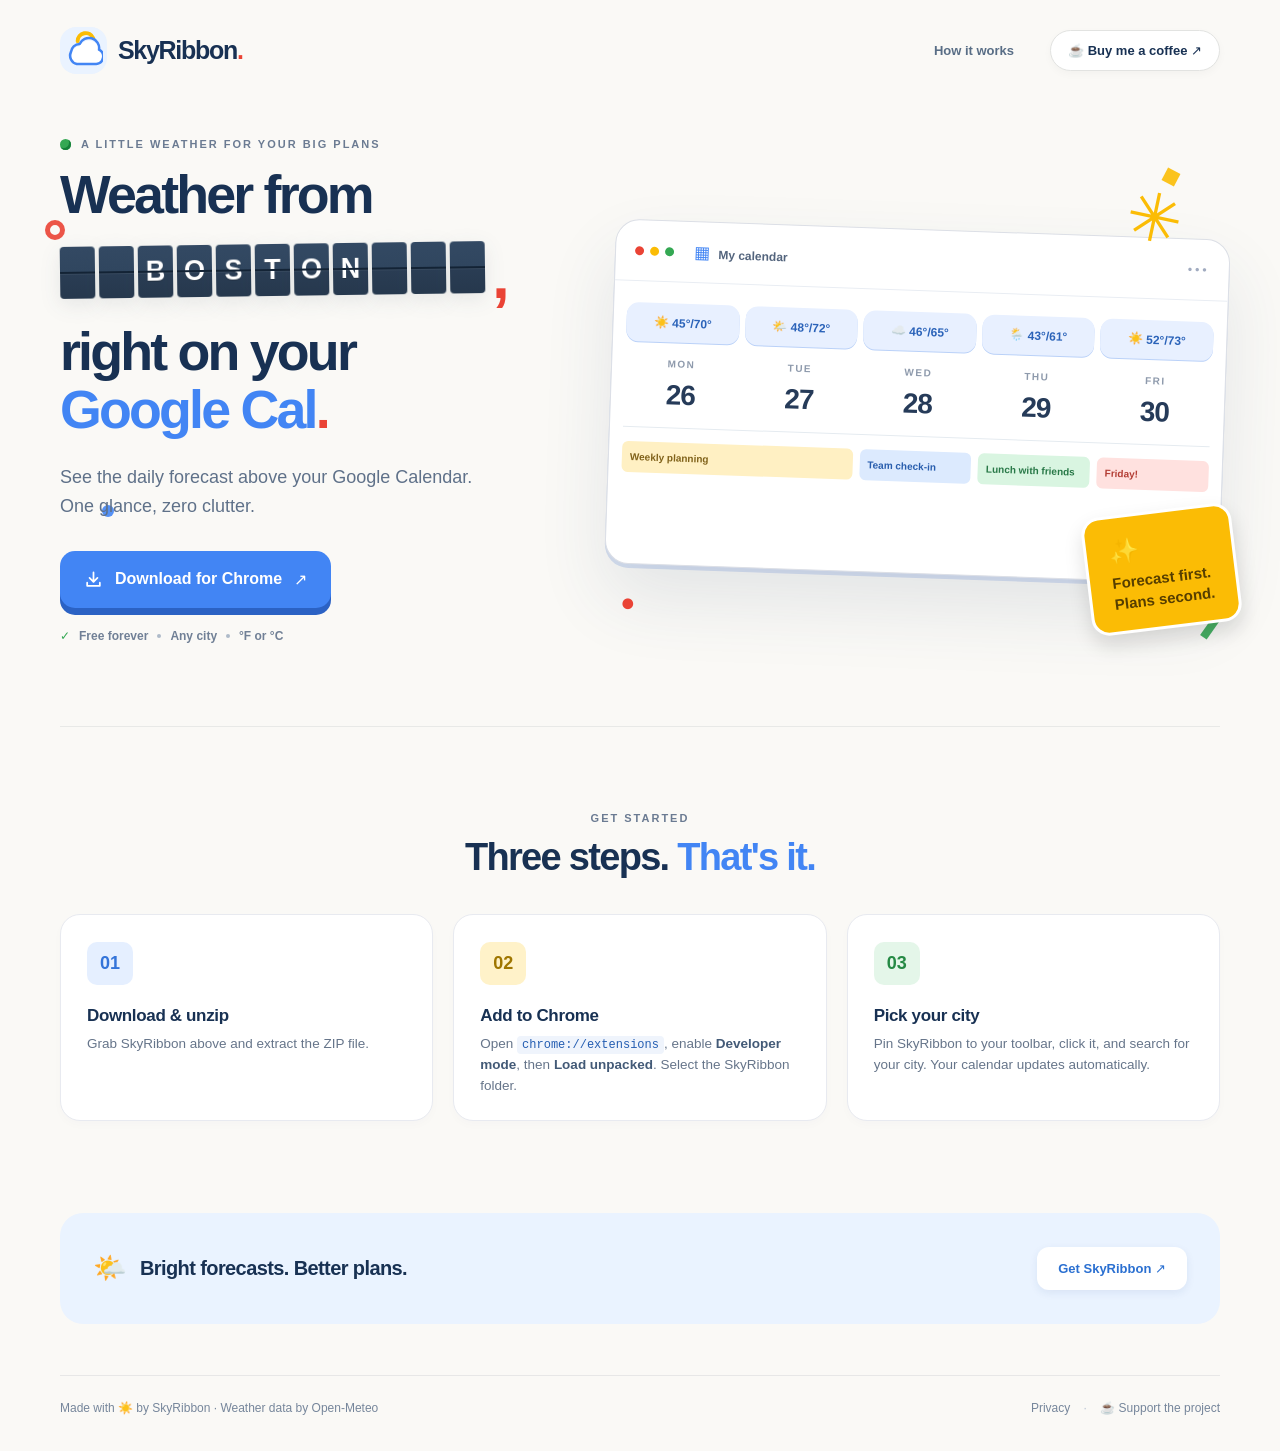
==== index.html @ 6270fc7c "Add files via upload" ====
<!doctype html>
<html lang="en">
<head>
  <meta charset="utf-8">
  <meta name="viewport" content="width=device-width,initial-scale=1">
  <meta name="theme-color" content="#faf9f6">
  <meta name="description" content="SkyRibbon brings the daily weather forecast into Google Calendar, without cluttering your events. Free for Chrome.">
  <meta property="og:title" content="SkyRibbon — Weather, right on your calendar">
  <meta property="og:description" content="Your weather, right above your plans. Free Chrome extension for Google Calendar.">
  <title>SkyRibbon — Weather, right on your calendar</title>
  <link rel="icon" href="favicon.svg" type="image/svg+xml">
  <!-- SkyRibbon styles are embedded to avoid stylesheet loading/caching failures. -->
  <style>
:root{--ink:#183153;--muted:#5f7189;--blue:#4285f4;--red:#ea4335;--yellow:#fbbc05;--green:#34a853;--cream:#faf9f6;--border:#e8e9ea;font-family:Arial,"Helvetica Neue",sans-serif;font-synthesis:none;scroll-behavior:smooth}
*{box-sizing:border-box}body{background:var(--cream);margin:0;color:var(--ink);overflow-x:hidden}a{text-decoration:none;color:inherit}.wrap{width:min(1160px,calc(100% - 64px));margin-inline:auto}.site-header{height:100px;display:flex;align-items:center;justify-content:space-between;position:relative;z-index:2}.logo{display:flex;align-items:center;font-size:25px;font-weight:800;letter-spacing:-1.3px;gap:11px}.logo-art{display:grid;place-items:center;width:47px;height:47px;border-radius:16px;background:#eaf3ff}.logo-art svg{width:38px;height:38px}.logodot{color:var(--red)}nav{display:flex;align-items:center;gap:36px;font-weight:700;font-size:13px}nav>a:first-child{color:#596e86}nav>a:hover{color:var(--blue)}.coffee-link{padding:12px 17px;border:1px solid #e2e3e1;border-radius:999px;background:#fff;color:var(--ink);box-shadow:0 3px 9px #00000008}nav .coffee-link:hover{background:#fff9e8;color:var(--ink)}
.hero{min-height:578px;display:grid;grid-template-columns:47% 53%;align-items:center;gap:5px;position:relative;padding:38px 0 60px}.hero-copy{z-index:1;padding-bottom:23px}.eyebrow{font-size:11px;font-weight:800;letter-spacing:2px;color:#6b7b92;display:flex;align-items:center;gap:10px}.eyebrow-dot{width:11px;height:11px;border-radius:50%;display:inline-block;background:var(--green);box-shadow:inset -2px -2px 0 #148038}.hero h1{font-size:clamp(46px,5.3vw,76px);line-height:1.08;letter-spacing:-3.7px;margin:23px 0 22px;font-weight:800;max-width:570px}.highlight{position:relative;color:var(--blue);white-space:nowrap}.highlight-line{position:absolute;left:0;bottom:-7px;width:98%;height:8px;border-radius:60% 40% 50% 50%;background:var(--yellow);transform:rotate(-1.5deg)}.period{color:var(--red)}.lead{font-size:18px;line-height:1.6;color:var(--muted);max-width:420px;margin:0 0 30px}.download{display:inline-flex;align-items:center;justify-content:center;gap:12px;border-radius:15px;background:var(--blue);color:#fff;padding:19px 24px;font-size:16px;font-weight:800;box-shadow:0 7px 0 #2b62c4;transition:transform .18s,box-shadow .18s}.download:hover{transform:translateY(-2px);box-shadow:0 9px 0 #2b62c4}.download:active{transform:translateY(5px);box-shadow:0 2px 0 #2b62c4}.under-download{display:flex;align-items:center;gap:9px;margin-top:21px;color:#718096;font-size:12px;font-weight:700}.green-tick{color:var(--green);font-weight:900}.tiny-divider{width:4px;height:4px;background:#aebbc9;border-radius:50%}
.hero-art{height:470px;display:flex;align-items:center;justify-content:center;position:relative}.calendar-frame{position:relative;width:100%;max-width:650px;background:white;border:1px solid #dcdfe6;border-radius:24px;box-shadow:0 34px 70px #304a6e1c,0 4px 0 #d6dfef;transform:rotate(2deg);overflow:hidden}.mock-top{display:flex;align-items:center;gap:10px;color:#53647d;border-bottom:1px solid #e9edf3;height:61px;padding:0 19px;font-size:12px;font-weight:800}.mock-dots{display:flex;gap:6px;margin-right:10px}.mock-dots i{display:block;width:9px;height:9px;border-radius:50%;background:#ea4335}.mock-dots i:nth-child(2){background:#fbbc05}.mock-dots i:nth-child(3){background:#34a853}.mini-calendar{margin-right:5px;color:#4285f4;font-size:17px}.mock-menu{margin-left:auto;letter-spacing:3px;color:#a1abc0}.mock-content{padding:21px 13px 27px}.mock-weather,.mock-days{display:grid;grid-template-columns:repeat(5,minmax(0,1fr));gap:6px;text-align:center}.forecast-pill{white-space:nowrap;font-size:12px;font-weight:800;background:#e8f0ff;color:#2b63b9;border-radius:12px;padding:12px 2px;box-shadow:0 1px 0 #bad1f8}.forecast-pill span{vertical-align:middle}.mock-days{margin-top:16px}.mock-days div{display:flex;align-items:center;flex-direction:column;gap:10px;padding:0 0 16px}.mock-days span{font-weight:800;letter-spacing:1.5px;color:#8e9aac;font-size:10px}.mock-days strong{color:#263b59;font-size:28px;letter-spacing:-1px}.events-grid{border-top:1px solid #e5ebf0;display:grid;grid-template-columns:repeat(5,1fr);gap:7px;padding-top:14px;min-height:110px;align-items:start}.event{font-size:10px;font-weight:700;padding:10px 8px;border-radius:6px;white-space:nowrap;overflow:hidden;text-overflow:ellipsis}.event.yellow{background:#fff0c3;color:#80621a;grid-column:span 2}.event.blue{background:#dceafe;color:#285dad}.event.green{background:#d9f5e1;color:#287847}.event.red{background:#ffe1df;color:#b33d34}.mini-sticker{position:absolute;z-index:1;bottom:8px;right:-12px;background:#fbbc05;border:3px solid #fff;border-radius:18px;padding:17px 22px;transform:rotate(-7deg);color:#563e00;font-size:15px;font-weight:800;line-height:1.4;box-shadow:0 10px 20px #1112}.mini-sticker span{display:block;font-size:24px;margin-bottom:3px}.spark{position:absolute;z-index:1}.spark-yellow{right:43px;top:12px;color:var(--yellow);font-size:67px;transform:rotate(12deg)}.spark-red{left:10px;bottom:20px;color:var(--red);font-size:25px}.confetti{position:absolute;pointer-events:none;opacity:.9}.c-red{width:20px;height:20px;border:5px solid var(--red);border-radius:50%;top:220px;left:3.5%}.c-yellow{width:14px;height:14px;background:var(--yellow);transform:rotate(28deg);top:170px;right:8%}.c-blue{width:12px;height:12px;background:var(--blue);border-radius:50%;top:505px;left:8%}.c-green{width:8px;height:30px;background:var(--green);transform:rotate(35deg);top:610px;right:5%}
.install{padding:85px 0 92px;border-top:1px solid #e8e9e7}.install-heading{text-align:center}.install-heading .eyebrow{justify-content:center}.install h2{font-size:38px;letter-spacing:-1.7px;line-height:1.12;margin:12px 0 36px}.install h2 span{color:var(--blue)}.step-grid{display:grid;grid-template-columns:repeat(3,minmax(0,1fr));gap:20px}.step{background:#fff;border:1px solid #e8eaf0;border-radius:20px;padding:27px 26px 23px;min-height:194px;box-shadow:0 4px 10px #1f375405}.step-num{display:inline-flex;border-radius:10px;min-width:46px;min-height:43px;align-items:center;justify-content:center;font-size:18px;font-weight:900}.step-num.blue{background:#e5efff;color:#3474d9}.step-num.yellow{background:#fff2c9;color:#9f7600}.step-num.green{background:#e4f6e9;color:#268a45}.step h3{font-size:17px;letter-spacing:-.35px;margin:21px 0 8px}.step p{color:#66758a;line-height:1.55;margin:0;font-size:13.5px}.step strong{color:#435a77}.step code{background:#eff4fc;padding:2px 5px;border-radius:4px;font-size:12px;color:#255eb2;white-space:nowrap}
.closing{background:#eaf3ff;border-radius:23px;min-height:111px;display:flex;align-items:center;justify-content:space-between;padding:25px 33px;margin-bottom:51px}.closing div{display:flex;align-items:center;gap:13px}.closing div span{font-size:27px}.closing strong{font-size:20px;letter-spacing:-.6px}.closing>a{background:#fff;color:#2b70d1;font-weight:800;padding:14px 21px;border-radius:12px;box-shadow:0 3px 8px #153d8315;font-size:13px}.closing>a:hover{background:#f7faff}footer{border-top:1px solid #e7e7e7;padding:25px 0 36px;display:flex;justify-content:space-between;gap:20px;color:#76869b;font-size:12px}footer a:hover{color:var(--blue)}.foot-sep{margin:0 10px;color:#b8c4d2}
@media(max-width:1100px){.hero h1{font-size:clamp(42px,5.6vw,62px);letter-spacing:-2.8px}.forecast-pill{font-size:10px}.hero{gap:0}.mini-sticker{right:-9px}}
@media(max-width:780px){.wrap{width:min(620px,calc(100% - 38px))}.site-header{height:82px}.logo{font-size:23px}nav{gap:14px}nav>a:first-child{display:none}.coffee-link{font-size:11px;padding:11px 12px}.hero{padding:45px 0 80px;display:flex;flex-direction:column;min-height:0}.hero-copy{text-align:center;padding:0}.eyebrow{justify-content:center}.hero h1{margin:22px auto 17px;font-size:clamp(43px,8.7vw,63px);letter-spacing:-2.3px;max-width:620px}.lead{margin:0 auto 27px;font-size:16px}.under-download{justify-content:center}.hero-art{width:100%;height:350px;margin-top:20px}.calendar-frame{max-width:540px}.spark-yellow{right:8%;top:-7px}.mini-sticker{bottom:0;right:1%;font-size:12px;padding:10px 15px}.mini-sticker span{font-size:20px}.install{padding:64px 0}.step-grid{grid-template-columns:1fr;gap:13px}.step{min-height:0;padding:21px;display:grid;grid-template-columns:50px 1fr;align-items:start;gap:0 16px}.step-num{grid-row:span 2}.step h3{margin:0 0 7px}.step p{grid-column:2}.closing{margin-bottom:35px}.closing strong{font-size:16px}footer{flex-direction:column;align-items:center;text-align:center;gap:11px}}
@media(max-width:480px){.wrap{width:calc(100% - 32px)}.logo-art{width:40px;height:40px}.logo-art svg{width:32px}.logo{gap:6px;font-size:20px}.coffee-link{font-size:0!important;padding:10px 12px}.coffee-link span{font-size:15px}.coffee-link span:last-child{font-size:0}.hero{padding:40px 0 57px}.eyebrow{font-size:9px;letter-spacing:1.2px}.hero h1{font-size:45px;letter-spacing:-2.5px}.hero .highlight{white-space:normal}.lead{font-size:15px}.download{font-size:15px;padding:17px 21px}.hero-art{height:270px}.calendar-frame{border-radius:15px}.mock-top{height:46px;padding:0 11px}.mock-content{padding:13px 6px 16px}.mock-weather,.mock-days{gap:3px}.forecast-pill{font-size:8px;letter-spacing:-.2px;padding:10px 0;border-radius:6px}.mock-days{margin-top:12px}.mock-days div{gap:6px;padding-bottom:8px}.mock-days span{font-size:8px}.mock-days strong{font-size:22px}.events-grid{padding-top:9px;gap:3px;min-height:75px}.event{font-size:6.8px;padding:6px 2px}.mini-sticker{bottom:4px;right:-3px;font-size:9px;padding:6px 10px;border-radius:9px}.mini-sticker span{font-size:14px}.spark-yellow{font-size:34px;top:-5px}.install{padding:44px 0}.install h2{font-size:31px}.closing{padding:18px 15px;min-height:94px;gap:10px}.closing div{gap:6px}.closing div span{font-size:21px}.closing strong{font-size:13px;line-height:1.3}.closing>a{font-size:11px;padding:11px 9px;white-space:nowrap}}
@media(prefers-reduced-motion:reduce){:root{scroll-behavior:auto}.download{transition:none}}
@media(max-width:480px){.c-yellow,.c-red{display:none}}

  
/* SkyRibbon departure-board headline — smoother split-flap animation, no libraries. */
.hero h1.flip-heading{font-size:clamp(38px,4.2vw,60px);line-height:1.07;letter-spacing:-2.8px;margin:16px 0 25px;font-weight:800;max-width:620px}
.flip-heading-intro,.flip-heading-outro{display:block}
.flip-heading-outro{margin-top:13px;max-width:570px}
.calendar-accent{color:#4285f4;white-space:nowrap}
.flip-board-holder{position:relative;display:inline-block;max-width:100%;margin:20px 0 4px;vertical-align:middle}
.city-comma{position:absolute;right:-22px;bottom:4px;color:#ea4335;font-size:clamp(44px,5vw,70px);line-height:.8}
.departure-board{--tile-w:35px;--tile-h:52px;--tile-gap:4px;display:inline-flex;align-items:center;white-space:nowrap;transform:rotate(-.8deg);line-height:1;letter-spacing:0;padding:0;background:transparent;border:0;box-shadow:none}
.departure-letters{display:flex;gap:var(--tile-gap);isolation:isolate}
.flap-letter{width:var(--tile-w);height:var(--tile-h);position:relative;display:inline-block;flex:none;perspective:700px;color:#fff;font-family:Arial,Helvetica,sans-serif;font-size:27px;font-weight:800;letter-spacing:0;text-shadow:0 1px 0 #0003;filter:drop-shadow(0 6px 10px #23364c18)}
.flap-half{position:absolute;left:0;width:100%;height:50%;overflow:hidden;backface-visibility:hidden;-webkit-backface-visibility:hidden;will-change:transform}
.flap-half.top{top:0;border-radius:4px 4px 1px 1px;background:linear-gradient(180deg,#334963 0%,#30465f 100%);border-bottom:1px solid #233349}
.flap-half.bottom{bottom:0;border-radius:1px 1px 4px 4px;background:linear-gradient(180deg,#2a3d54 0%,#26384d 100%)}
.flap-glyph{position:absolute;left:0;width:100%;height:200%;display:flex;justify-content:center;align-items:center;line-height:1;white-space:pre}
.flap-half.top .flap-glyph{top:0}
.flap-half.bottom .flap-glyph{bottom:0}
.flap-letter::after{content:"";position:absolute;z-index:7;left:0;right:0;top:calc(50% - 1px);height:2px;background:#132335;box-shadow:0 1px #ffffff10;pointer-events:none}
.flap-letter .flap-top-turn,.flap-letter .flap-bottom-turn{opacity:0;z-index:6;transform-style:preserve-3d}
.flap-letter .flap-top-turn{transform-origin:bottom center}
.flap-letter .flap-bottom-turn{transform-origin:top center;transform:rotateX(90deg)}
.flap-letter.flipping .flap-top-turn{opacity:1;animation:dcw-topflip 170ms cubic-bezier(.45,.05,.7,.95) forwards}
.flap-letter.flipping .flap-bottom-turn{opacity:1;animation:dcw-bottomflip 190ms cubic-bezier(.18,.72,.2,1) 170ms forwards}
@keyframes dcw-topflip{from{transform:rotateX(0)}to{transform:rotateX(-90deg)}}
@keyframes dcw-bottomflip{from{transform:rotateX(90deg)}to{transform:rotateX(0)}}
@media(max-width:1160px){.departure-board{--tile-w:clamp(26px,2.8vw,35px);--tile-h:48px;--tile-gap:3px}.flap-letter{font-size:24px}.hero h1.flip-heading{font-size:clamp(38px,4vw,56px)}}
@media(max-width:780px){.hero h1.flip-heading{font-size:clamp(39px,7.2vw,56px);letter-spacing:-2px;max-width:610px}.flip-heading-outro{margin-top:18px}.flip-board-holder{margin-top:22px}.departure-board{--tile-w:clamp(25px,4.6vw,37px);--tile-h:49px;--tile-gap:3px}.flap-letter{font-size:25px}.city-comma{right:-18px;bottom:1px}}
@media(max-width:480px){.hero h1.flip-heading{font-size:clamp(34px,9.1vw,44px);line-height:1.12;letter-spacing:-1.7px;margin:19px 0 21px}.flip-board-holder{margin:22px 4px 4px 0}.departure-board{--tile-w:clamp(21px,6.15vw,28px);--tile-h:42px;--tile-gap:2px}.flap-letter{font-size:20px}.flip-heading-outro{margin-top:16px}.city-comma{font-size:40px;right:-12px;bottom:4px}}
@media(max-width:355px){.departure-board{--tile-w:20px;--tile-h:38px;--tile-gap:2px}.flap-letter{font-size:18px}.hero h1.flip-heading{font-size:34px}}
@media(prefers-reduced-motion:reduce){.flap-letter.flipping .flap-top-turn,.flap-letter.flipping .flap-bottom-turn{animation:none;display:none}.departure-board{transform:none}}

  </style>
</head>
<body>
  <div class="confetti c-red" aria-hidden="true"></div><div class="confetti c-yellow" aria-hidden="true"></div>
  <div class="confetti c-blue" aria-hidden="true"></div><div class="confetti c-green" aria-hidden="true"></div>
  <header class="site-header wrap">
    <a class="logo" href="#top" aria-label="SkyRibbon home"><span class="logo-art" aria-hidden="true"><svg viewBox="0 0 45 45" fill="none"><path d="M8 28a10 10 0 0 1 9-9.9A12.8 12.8 0 0 1 41 23a9.1 9.1 0 0 1-3.9 17H14a10.6 10.6 0 0 1-6-12Z" fill="#fff"/><path d="M15 12a9.5 9.5 0 0 1 18.3-3.6" stroke="#FBBC05" stroke-width="4.6" stroke-linecap="round"/><path d="M7 25c.6-5.5 4.8-9.5 10.4-9.5a12 12 0 0 1 22.9 6.5A9 9 0 0 1 37 39H14a10 10 0 0 1-7-14Z" stroke="#4285F4" stroke-width="3" stroke-linejoin="round"/></svg></span><span>SkyRibbon<span class="logodot">.</span></span></a>
    <nav aria-label="Main navigation"><a href="#install">How it works</a><a class="coffee-link" href="https://buymeacoffee.com/jackanooga" target="_blank" rel="noopener noreferrer"><span aria-hidden="true">☕</span> Buy me a coffee <span aria-hidden="true">↗</span></a></nav>
  </header>
  <main id="top">
    <section class="hero wrap">
      <div class="hero-copy">
        <div class="eyebrow"><span class="eyebrow-dot"></span> A LITTLE WEATHER FOR YOUR BIG PLANS</div>
        <h1 class="flip-heading">
          <span class="flip-heading-intro">Weather from</span>
          <span class="flip-board-holder">
            <span class="departure-board" id="departure-board" role="img" aria-label="Boston" aria-roledescription="rotating city display">
              <span class="departure-letters" id="departure-letters" aria-hidden="true"></span>
            </span>
            <span class="city-comma" aria-hidden="true">,</span>
          </span>
          <span class="flip-heading-outro">right on your <span class="calendar-accent">Google Cal<span class="period">.</span></span></span>
        </h1>
        <p class="lead">See the daily forecast above your Google Calendar. One glance, zero clutter.</p>
        <a class="download" href="SkyRibbon_Extension.zip" download="SkyRibbon_Extension.zip"><svg viewBox="0 0 24 24" width="19" height="19" fill="none" stroke="currentColor" stroke-width="2.2" stroke-linecap="round" stroke-linejoin="round" aria-hidden="true"><path d="M12 3v12m-5-5 5 5 5-5M4 16v4h16v-4"/></svg> Download for Chrome <span aria-hidden="true">↗</span></a>
        <div class="under-download"><span class="green-tick" aria-hidden="true">✓</span> Free forever <span class="tiny-divider"></span> Any city <span class="tiny-divider"></span> °F or °C</div>
      </div>
      <div class="hero-art" aria-label="Illustration of SkyRibbon's forecast displayed above calendar days">
        <span class="spark spark-yellow" aria-hidden="true">✳</span><span class="spark spark-red" aria-hidden="true">●</span>
        <div class="calendar-frame">
          <div class="mock-top"><div class="mock-dots" aria-hidden="true"><i></i><i></i><i></i></div><span><span class="mini-calendar">▦</span> My calendar</span><span class="mock-menu" aria-hidden="true">•••</span></div>
          <div class="mock-content"><div class="mock-weather">
            <div class="forecast-pill">☀️ <span>45°/70°</span></div><div class="forecast-pill">🌤️ <span>48°/72°</span></div><div class="forecast-pill">☁️ <span>46°/65°</span></div><div class="forecast-pill">🌦️ <span>43°/61°</span></div><div class="forecast-pill">☀️ <span>52°/73°</span></div>
          </div><div class="mock-days"><div><span>MON</span><strong>26</strong></div><div><span>TUE</span><strong>27</strong></div><div><span>WED</span><strong>28</strong></div><div><span>THU</span><strong>29</strong></div><div><span>FRI</span><strong>30</strong></div></div>
          <div class="events-grid" aria-hidden="true"><span class="event yellow">Weekly planning</span><span class="event blue">Team check-in</span><span class="event green">Lunch with friends</span><span class="event red">Friday!</span></div>
          </div>
        </div>
        <div class="mini-sticker"><span>✨</span> Forecast first.<br>Plans second.</div>
      </div>
    </section>
    <section id="install" class="install wrap" aria-labelledby="install-title">
      <div class="install-heading"><span class="eyebrow">GET STARTED</span><h2 id="install-title">Three steps. <span>That's it.</span></h2></div>
      <div class="step-grid">
        <div class="step"><span class="step-num blue">01</span><h3>Download & unzip</h3><p>Grab SkyRibbon above and extract the ZIP file.</p></div>
        <div class="step"><span class="step-num yellow">02</span><h3>Add to Chrome</h3><p>Open <code>chrome://extensions</code>, enable <strong>Developer mode</strong>, then <strong>Load unpacked</strong>. Select the SkyRibbon folder.</p></div>
        <div class="step"><span class="step-num green">03</span><h3>Pick your city</h3><p>Pin SkyRibbon to your toolbar, click it, and search for your city. Your calendar updates automatically.</p></div>
      </div>
    </section>
    <section class="closing wrap"><div><span aria-hidden="true">🌤️</span><strong>Bright forecasts. Better plans.</strong></div><a href="SkyRibbon_Extension.zip" download="SkyRibbon_Extension.zip">Get SkyRibbon <span aria-hidden="true">↗</span></a></section>
  </main>
  <footer class="wrap"><span>Made with ☀️ by SkyRibbon · Weather data by <a href="https://open-meteo.com/" target="_blank" rel="noopener noreferrer">Open-Meteo</a></span><span><a href="privacy.html">Privacy</a> <span class="foot-sep">·</span> <a href="https://buymeacoffee.com/jackanooga" target="_blank" rel="noopener noreferrer">☕ Support the project</a></span></footer>

<script>
(() => {
  'use strict';
  const board = document.getElementById('departure-board');
  const holder = document.getElementById('departure-letters');
  if (!board || !holder) return;

  const cityNames = [
    'BOSTON','NEW YORK','HOUSTON','DENVER','CHICAGO','ATLANTA',
    'MIAMI','NASHVILLE','SEATTLE','PORTLAND','LOS ANGELES','CHARLOTTE'
  ];
  const slots = 11;
  const motionReduced = window.matchMedia('(prefers-reduced-motion: reduce)');
  const TOP_MS = 170;
  const BOTTOM_MS = 190;
  const STAGGER_MS = 24;
  const PAUSE_MS = 3800;
  let current = 'BOSTON';
  let nextTimer = null;
  let animating = false;
  let previousIndex = 0;
  const entries = [];

  const fill = (text) => {
    const leading = Math.floor((slots - text.length) / 2);
    return ' '.repeat(Math.max(0, leading)) + text + ' '.repeat(Math.max(0, slots - text.length - leading));
  };

  const half = (part, cls, letter) => {
    const el = document.createElement('span');
    el.className = `flap-half ${part} ${cls}`;
    const glyph = document.createElement('span');
    glyph.className = 'flap-glyph';
    glyph.textContent = letter === ' ' ? ' ' : letter;
    el.append(glyph);
    return { el, glyph };
  };

  for (let i = 0; i < slots; i++) {
    const tile = document.createElement('span');
    tile.className = 'flap-letter';
    const t = half('top','flap-static-top',' ');
    const b = half('bottom','flap-static-bottom',' ');
    const ft = half('top','flap-top-turn',' ');
    const fb = half('bottom','flap-bottom-turn',' ');
    tile.append(t.el, b.el, ft.el, fb.el);
    holder.append(tile);
    entries.push({ tile, t: t.glyph, b: b.glyph, ft: ft.glyph, fb: fb.glyph, swapTimer: null, doneTimer: null, startTimer: null });
  }

  const glyph = (node, value) => { node.textContent = value === ' ' ? ' ' : value; };

  function installStatic(name) {
    const padded = fill(name);
    entries.forEach((e, i) => {
      e.tile.classList.remove('flipping');
      glyph(e.t, padded[i]);
      glyph(e.b, padded[i]);
      glyph(e.ft, padded[i]);
      glyph(e.fb, padded[i]);
      clearTimeout(e.swapTimer);
      clearTimeout(e.doneTimer);
      clearTimeout(e.startTimer);
    });
    board.setAttribute('aria-label', name);
  }

  installStatic(current);

  function setCity(name) {
    if (animating || document.hidden || motionReduced.matches) return;
    animating = true;
    const prev = fill(current);
    const dest = fill(name);
    let maxDelay = 0;

    entries.forEach((e, i) => {
      if (prev[i] === dest[i]) return;
      const delay = i * STAGGER_MS;
      maxDelay = Math.max(maxDelay, delay);

      // Keep both static halves on the old character until the top flap finishes.
      glyph(e.t, prev[i]);
      glyph(e.b, prev[i]);
      glyph(e.ft, prev[i]);
      glyph(e.fb, dest[i]);

      e.startTimer = setTimeout(() => {
        e.tile.classList.add('flipping');
      }, delay);

      e.swapTimer = setTimeout(() => {
        glyph(e.t, dest[i]);
        glyph(e.b, dest[i]);
      }, delay + TOP_MS);

      e.doneTimer = setTimeout(() => {
        e.tile.classList.remove('flipping');
        glyph(e.ft, dest[i]);
        glyph(e.fb, dest[i]);
      }, delay + TOP_MS + BOTTOM_MS + 10);
    });

    window.setTimeout(() => {
      current = name;
      installStatic(name);
      animating = false;
      schedule();
    }, maxDelay + TOP_MS + BOTTOM_MS + 40);
  }

  function schedule() {
    clearTimeout(nextTimer);
    if (document.hidden || motionReduced.matches) return;
    nextTimer = setTimeout(() => {
      let choice;
      do { choice = Math.floor(Math.random() * cityNames.length); } while (choice === previousIndex);
      previousIndex = choice;
      setCity(cityNames[choice]);
    }, PAUSE_MS);
  }

  document.addEventListener('visibilitychange', () => {
    if (!document.hidden) {
      if (animating) return;
      schedule();
    } else {
      clearTimeout(nextTimer);
    }
  });

  motionReduced.addEventListener?.('change', () => {
    if (motionReduced.matches) {
      clearTimeout(nextTimer);
      installStatic(current);
    } else {
      schedule();
    }
  });

  schedule();
})();
</script>
</body>
</html>
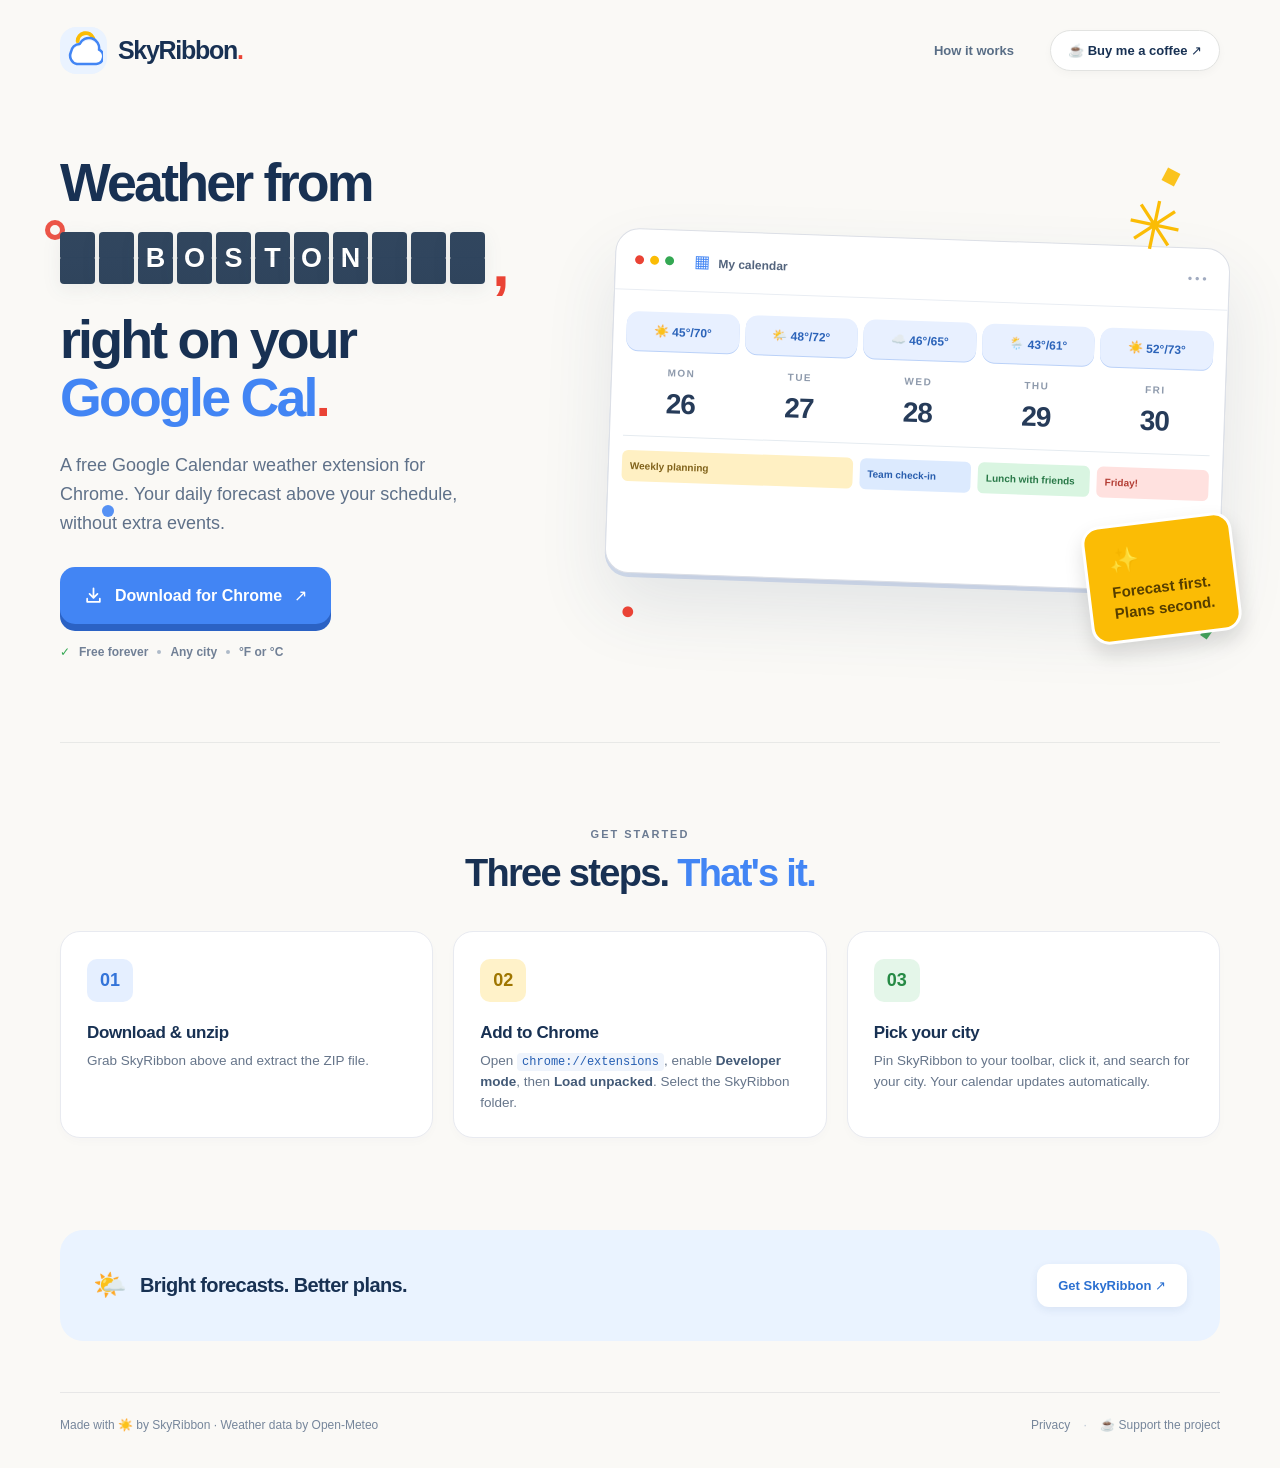
==== commit 05d47192: "Add files via upload" ====
--- a/index.html
+++ b/index.html
@@ -4,11 +4,30 @@
   <meta charset="utf-8">
   <meta name="viewport" content="width=device-width,initial-scale=1">
   <meta name="theme-color" content="#faf9f6">
-  <meta name="description" content="SkyRibbon brings the daily weather forecast into Google Calendar, without cluttering your events. Free for Chrome.">
-  <meta property="og:title" content="SkyRibbon — Weather, right on your calendar">
-  <meta property="og:description" content="Your weather, right above your plans. Free Chrome extension for Google Calendar.">
-  <title>SkyRibbon — Weather, right on your calendar</title>
+  <meta name="description" content="SkyRibbon is a free Google Calendar weather extension for Chrome. See daily forecasts for any city above your calendar without adding events.">
+  <meta property="og:title" content="SkyRibbon — Free Google Calendar Weather Extension">
+  <meta property="og:description" content="Daily weather above your Google Calendar. Free for Chrome, with any city and °F or °C. No extra calendar events.">
+  <title>SkyRibbon — Free Google Calendar Weather Extension for Chrome</title>
   <link rel="icon" href="favicon.svg" type="image/svg+xml">
+  <link rel="canonical" href="https://skyribbon.xyz/">
+  <meta name="robots" content="index,follow">
+  <meta property="og:type" content="website">
+  <meta property="og:url" content="https://skyribbon.xyz/">
+  <meta name="twitter:card" content="summary">
+  <meta name="twitter:title" content="SkyRibbon — Free Google Calendar Weather Extension">
+  <meta name="twitter:description" content="See your daily weather above Google Calendar. Free for Chrome, any city, zero event clutter.">
+  <script type="application/ld+json">
+  {
+    "@context": "https://schema.org",
+    "@type": "SoftwareApplication",
+    "name": "SkyRibbon",
+    "url": "https://skyribbon.xyz/",
+    "description": "A free Chrome extension that displays daily weather forecasts above Google Calendar without creating calendar events.",
+    "applicationCategory": "BrowserApplication",
+    "operatingSystem": "Google Chrome",
+    "offers": {"@type": "Offer", "price": "0", "priceCurrency": "USD"}
+  }
+  </script>
   <!-- SkyRibbon styles are embedded to avoid stylesheet loading/caching failures. -->
   <style>
 :root{--ink:#183153;--muted:#5f7189;--blue:#4285f4;--red:#ea4335;--yellow:#fbbc05;--green:#34a853;--cream:#faf9f6;--border:#e8e9ea;font-family:Arial,"Helvetica Neue",sans-serif;font-synthesis:none;scroll-behavior:smooth}
@@ -31,23 +50,23 @@
 .calendar-accent{color:#4285f4;white-space:nowrap}
 .flip-board-holder{position:relative;display:inline-block;max-width:100%;margin:20px 0 4px;vertical-align:middle}
 .city-comma{position:absolute;right:-22px;bottom:4px;color:#ea4335;font-size:clamp(44px,5vw,70px);line-height:.8}
-.departure-board{--tile-w:35px;--tile-h:52px;--tile-gap:4px;display:inline-flex;align-items:center;white-space:nowrap;transform:rotate(-.8deg);line-height:1;letter-spacing:0;padding:0;background:transparent;border:0;box-shadow:none}
+.departure-board{--tile-w:35px;--tile-h:52px;--tile-gap:4px;display:inline-flex;align-items:center;white-space:nowrap;transform:none;line-height:1;letter-spacing:0;padding:0;background:transparent;border:0;box-shadow:none}
 .departure-letters{display:flex;gap:var(--tile-gap);isolation:isolate}
-.flap-letter{width:var(--tile-w);height:var(--tile-h);position:relative;display:inline-block;flex:none;perspective:700px;color:#fff;font-family:Arial,Helvetica,sans-serif;font-size:27px;font-weight:800;letter-spacing:0;text-shadow:0 1px 0 #0003;filter:drop-shadow(0 6px 10px #23364c18)}
+.flap-letter{width:var(--tile-w);height:var(--tile-h);position:relative;display:inline-block;flex:none;perspective:700px;color:#fff;font-family:Arial,Helvetica,sans-serif;font-size:27px;font-weight:800;letter-spacing:0;text-shadow:0 1px 0 #0002;filter:drop-shadow(0 5px 9px #23364c12)}
 .flap-half{position:absolute;left:0;width:100%;height:50%;overflow:hidden;backface-visibility:hidden;-webkit-backface-visibility:hidden;will-change:transform}
-.flap-half.top{top:0;border-radius:4px 4px 1px 1px;background:linear-gradient(180deg,#334963 0%,#30465f 100%);border-bottom:1px solid #233349}
-.flap-half.bottom{bottom:0;border-radius:1px 1px 4px 4px;background:linear-gradient(180deg,#2a3d54 0%,#26384d 100%)}
+.flap-half.top{top:0;border-radius:4px 4px 1px 1px;background:linear-gradient(180deg,#31465e 0%,#30455e 100%);border-bottom:0}
+.flap-half.bottom{bottom:0;border-radius:1px 1px 4px 4px;background:linear-gradient(180deg,#30455e 0%,#2f445c 100%)}
 .flap-glyph{position:absolute;left:0;width:100%;height:200%;display:flex;justify-content:center;align-items:center;line-height:1;white-space:pre}
 .flap-half.top .flap-glyph{top:0}
 .flap-half.bottom .flap-glyph{bottom:0}
-.flap-letter::after{content:"";position:absolute;z-index:7;left:0;right:0;top:calc(50% - 1px);height:2px;background:#132335;box-shadow:0 1px #ffffff10;pointer-events:none}
+.flap-letter::after{content:"";position:absolute;z-index:7;left:3px;right:3px;top:calc(50% - .5px);height:1px;background:rgba(19,35,53,.035);pointer-events:none}
 .flap-letter .flap-top-turn,.flap-letter .flap-bottom-turn{opacity:0;z-index:6;transform-style:preserve-3d}
 .flap-letter .flap-top-turn{transform-origin:bottom center}
 .flap-letter .flap-bottom-turn{transform-origin:top center;transform:rotateX(90deg)}
-.flap-letter.flipping .flap-top-turn{opacity:1;animation:dcw-topflip 170ms cubic-bezier(.45,.05,.7,.95) forwards}
-.flap-letter.flipping .flap-bottom-turn{opacity:1;animation:dcw-bottomflip 190ms cubic-bezier(.18,.72,.2,1) 170ms forwards}
+.flap-letter.flipping .flap-top-turn{opacity:1;animation:dcw-topflip 128ms cubic-bezier(.44,.04,.64,.94) forwards}
+.flap-letter.flipping .flap-bottom-turn{opacity:1;animation:dcw-bottomflip 195ms cubic-bezier(.17,.78,.18,1) 128ms forwards}
 @keyframes dcw-topflip{from{transform:rotateX(0)}to{transform:rotateX(-90deg)}}
-@keyframes dcw-bottomflip{from{transform:rotateX(90deg)}to{transform:rotateX(0)}}
+@keyframes dcw-bottomflip{0%{transform:rotateX(90deg)}72%{transform:rotateX(-5deg)}100%{transform:rotateX(0)}}
 @media(max-width:1160px){.departure-board{--tile-w:clamp(26px,2.8vw,35px);--tile-h:48px;--tile-gap:3px}.flap-letter{font-size:24px}.hero h1.flip-heading{font-size:clamp(38px,4vw,56px)}}
 @media(max-width:780px){.hero h1.flip-heading{font-size:clamp(39px,7.2vw,56px);letter-spacing:-2px;max-width:610px}.flip-heading-outro{margin-top:18px}.flip-board-holder{margin-top:22px}.departure-board{--tile-w:clamp(25px,4.6vw,37px);--tile-h:49px;--tile-gap:3px}.flap-letter{font-size:25px}.city-comma{right:-18px;bottom:1px}}
 @media(max-width:480px){.hero h1.flip-heading{font-size:clamp(34px,9.1vw,44px);line-height:1.12;letter-spacing:-1.7px;margin:19px 0 21px}.flip-board-holder{margin:22px 4px 4px 0}.departure-board{--tile-w:clamp(21px,6.15vw,28px);--tile-h:42px;--tile-gap:2px}.flap-letter{font-size:20px}.flip-heading-outro{margin-top:16px}.city-comma{font-size:40px;right:-12px;bottom:4px}}
@@ -66,7 +85,6 @@
   <main id="top">
     <section class="hero wrap">
       <div class="hero-copy">
-        <div class="eyebrow"><span class="eyebrow-dot"></span> A LITTLE WEATHER FOR YOUR BIG PLANS</div>
         <h1 class="flip-heading">
           <span class="flip-heading-intro">Weather from</span>
           <span class="flip-board-holder">
@@ -77,7 +95,7 @@
           </span>
           <span class="flip-heading-outro">right on your <span class="calendar-accent">Google Cal<span class="period">.</span></span></span>
         </h1>
-        <p class="lead">See the daily forecast above your Google Calendar. One glance, zero clutter.</p>
+        <p class="lead">A free Google Calendar weather extension for Chrome. Your daily forecast above your schedule, without extra events.</p>
         <a class="download" href="SkyRibbon_Extension.zip" download="SkyRibbon_Extension.zip"><svg viewBox="0 0 24 24" width="19" height="19" fill="none" stroke="currentColor" stroke-width="2.2" stroke-linecap="round" stroke-linejoin="round" aria-hidden="true"><path d="M12 3v12m-5-5 5 5 5-5M4 16v4h16v-4"/></svg> Download for Chrome <span aria-hidden="true">↗</span></a>
         <div class="under-download"><span class="green-tick" aria-hidden="true">✓</span> Free forever <span class="tiny-divider"></span> Any city <span class="tiny-divider"></span> °F or °C</div>
       </div>
@@ -113,20 +131,170 @@
   const holder = document.getElementById('departure-letters');
   if (!board || !holder) return;
 
-  const cityNames = [
-    'BOSTON','NEW YORK','HOUSTON','DENVER','CHICAGO','ATLANTA',
-    'MIAMI','NASHVILLE','SEATTLE','PORTLAND','LOS ANGELES','CHARLOTTE'
-  ];
+  const cityGroups = {
+    'Americas': [
+        'BOSTON',
+        'NEW YORK',
+        'HOUSTON',
+        'DENVER',
+        'CHICAGO',
+        'ATLANTA',
+        'MIAMI',
+        'NASHVILLE',
+        'SEATTLE',
+        'PORTLAND',
+        'LOS ANGELES',
+        'DALLAS',
+        'PHOENIX',
+        'SAN DIEGO',
+        'LAS VEGAS',
+        'NEW ORLEANS',
+        'HONOLULU',
+        'TORONTO',
+        'MONTREAL',
+        'VANCOUVER',
+        'OTTAWA',
+        'QUEBEC CITY',
+        'MEXICO CITY',
+        'HAVANA',
+        'PANAMA CITY',
+        'SAN JOSE',
+        'SAN JUAN',
+        'SAO PAULO',
+        'BRASILIA',
+        'BOGOTA',
+        'LIMA',
+        'QUITO',
+        'CARACAS',
+        'LA PAZ',
+        'MONTEVIDEO',
+        'SANTIAGO',
+        'ASUNCION',
+        'CARTAGENA',
+        'MEDELLIN',
+        'VALPARAISO'
+    ],
+    'Europe': [
+        'LONDON',
+        'PARIS',
+        'BERLIN',
+        'ROME',
+        'MADRID',
+        'LISBON',
+        'AMSTERDAM',
+        'BRUSSELS',
+        'COPENHAGEN',
+        'STOCKHOLM',
+        'OSLO',
+        'HELSINKI',
+        'REYKJAVIK',
+        'DUBLIN',
+        'EDINBURGH',
+        'PRAGUE',
+        'VIENNA',
+        'BUDAPEST',
+        'WARSAW',
+        'ATHENS',
+        'ZURICH',
+        'GENEVA',
+        'MILAN',
+        'VENICE',
+        'MUNICH',
+        'BARCELONA',
+        'FLORENCE',
+        'ZAGREB',
+        'BELGRADE',
+        'SOFIA',
+        'BUCHAREST',
+        'KYIV',
+        'TALLINN',
+        'RIGA',
+        'VILNIUS',
+        'MONACO'
+    ],
+    'Asia': [
+        'TOKYO',
+        'SEOUL',
+        'BEIJING',
+        'SHANGHAI',
+        'HONG KONG',
+        'SINGAPORE',
+        'BANGKOK',
+        'HANOI',
+        'MANILA',
+        'JAKARTA',
+        'DELHI',
+        'MUMBAI',
+        'KOLKATA',
+        'DUBAI',
+        'ABU DHABI',
+        'DOHA',
+        'RIYADH',
+        'JERUSALEM',
+        'TEL AVIV',
+        'ISTANBUL',
+        'OSAKA',
+        'KYOTO',
+        'TAIPEI',
+        'BUSAN',
+        'DHAKA',
+        'KARACHI',
+        'ISLAMABAD',
+        'KATHMANDU',
+        'COLOMBO',
+        'YANGON',
+        'PHNOM PENH',
+        'VIENTIANE',
+        'ULAANBAATAR'
+    ],
+    'Africa': [
+        'CAIRO',
+        'LAGOS',
+        'NAIROBI',
+        'ACCRA',
+        'ADDIS ABABA',
+        'CAPE TOWN',
+        'CASABLANCA',
+        'DAKAR',
+        'KAMPALA',
+        'KIGALI',
+        'TUNIS',
+        'RABAT',
+        'ALGIERS',
+        'LUANDA',
+        'KHARTOUM',
+        'KINSHASA',
+        'MAPUTO',
+        'WINDHOEK',
+        'PRETORIA',
+        'MARRAKECH',
+        'ABUJA',
+        'GABORONE'
+    ],
+    'Oceania': [
+        'SYDNEY',
+        'MELBOURNE',
+        'BRISBANE',
+        'PERTH',
+        'ADELAIDE',
+        'CANBERRA',
+        'AUCKLAND',
+        'WELLINGTON',
+        'SUVA',
+        'NOUMEA',
+        'HOBART'
+    ]
+};
   const slots = 11;
   const motionReduced = window.matchMedia('(prefers-reduced-motion: reduce)');
-  const TOP_MS = 170;
-  const BOTTOM_MS = 190;
-  const STAGGER_MS = 24;
-  const PAUSE_MS = 3800;
+  const TOP_MS = 128;
+  const BOTTOM_MS = 195;
+  const STAGGER_MS = 17;
+  const PAUSE_MS = 2250;
   let current = 'BOSTON';
   let nextTimer = null;
   let animating = false;
-  let previousIndex = 0;
+  let previousRegion = -1;
   const entries = [];
 
   const fill = (text) => {
@@ -198,11 +366,13 @@
       }, delay);
 
       e.swapTimer = setTimeout(() => {
+        // The new upper glyph arrives at the hinge as the upper flap closes.
+        // Keep the lower glyph old until the new lower flap has landed.
         glyph(e.t, dest[i]);
+      }, delay + TOP_MS);
+
+      e.doneTimer = setTimeout(() => {
         glyph(e.b, dest[i]);
-      }, delay + TOP_MS);
-
-      e.doneTimer = setTimeout(() => {
         e.tile.classList.remove('flipping');
         glyph(e.ft, dest[i]);
         glyph(e.fb, dest[i]);
@@ -221,10 +391,14 @@
     clearTimeout(nextTimer);
     if (document.hidden || motionReduced.matches) return;
     nextTimer = setTimeout(() => {
-      let choice;
-      do { choice = Math.floor(Math.random() * cityNames.length); } while (choice === previousIndex);
-      previousIndex = choice;
-      setCity(cityNames[choice]);
+      const groups = Object.values(cityGroups);
+      let region;
+      do { region = Math.floor(Math.random() * groups.length); }
+      while (region === previousRegion && groups.length > 1);
+      previousRegion = region;
+      const choices = groups[region].filter(city => city !== current);
+      const next = choices[Math.floor(Math.random() * choices.length)];
+      setCity(next);
     }, PAUSE_MS);
   }
 
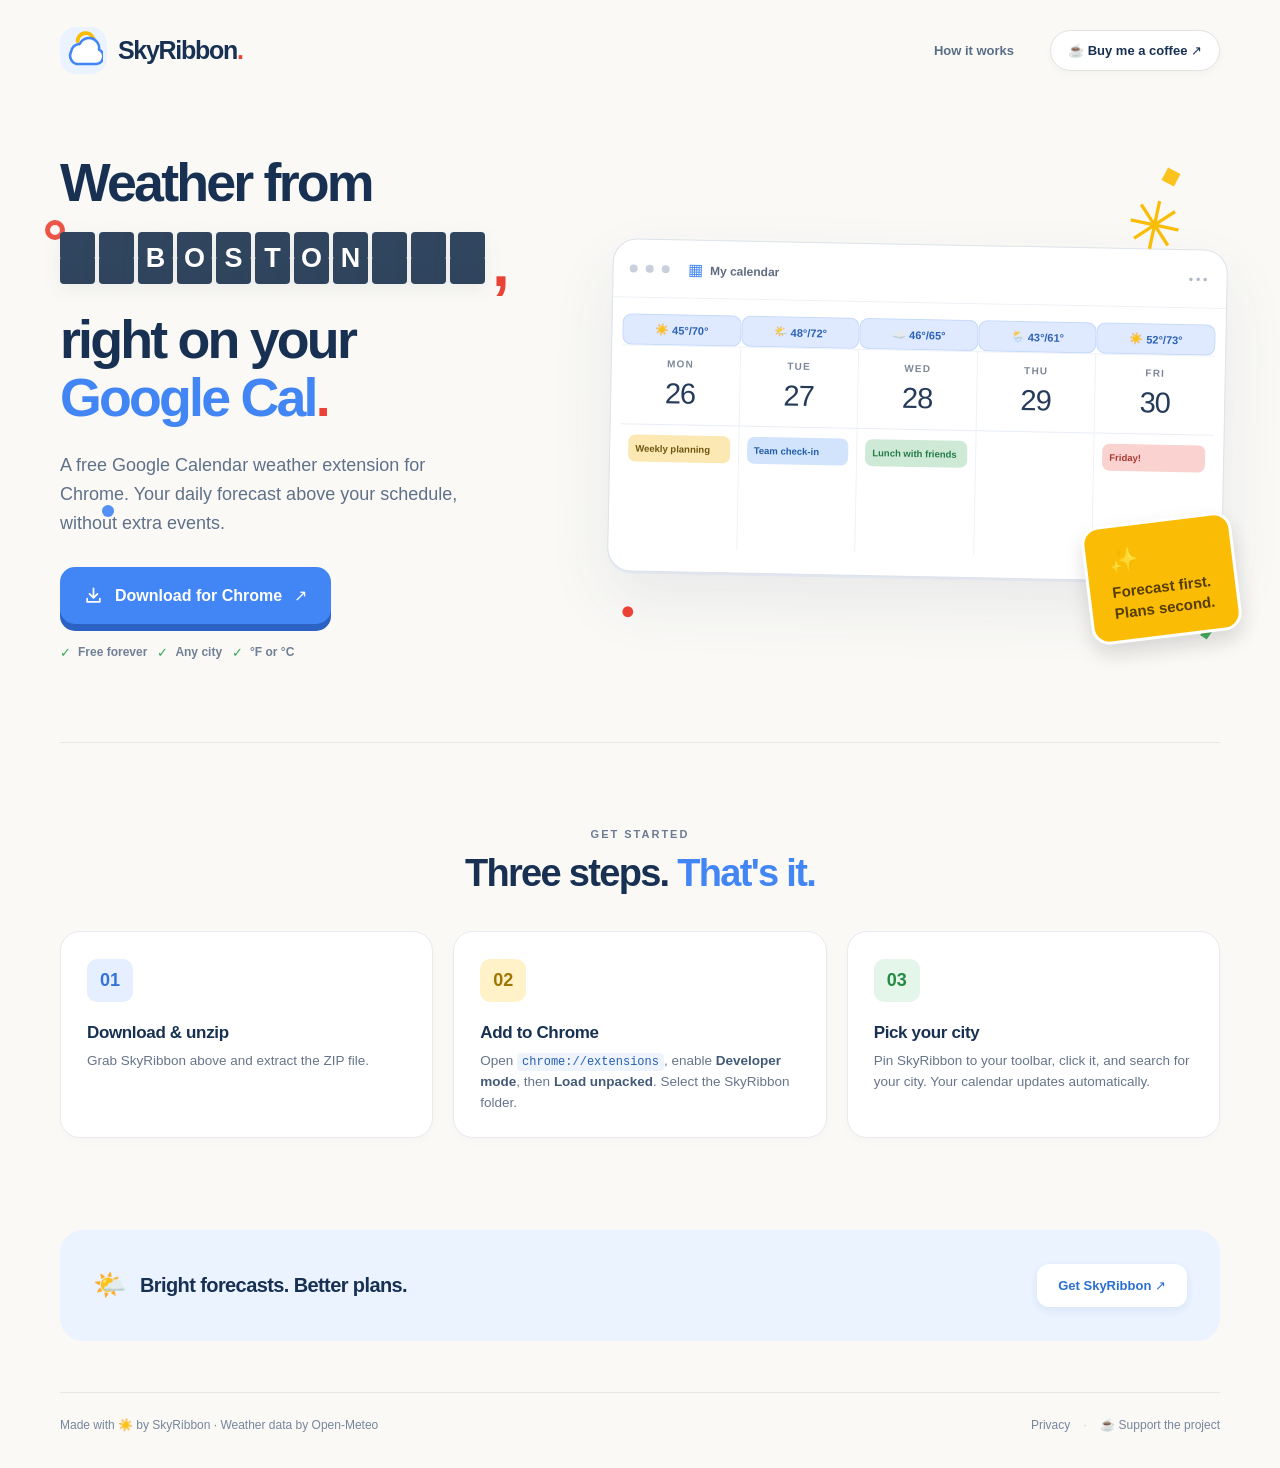
==== commit 02f968d3: "Add files via upload" ====
--- a/index.html
+++ b/index.html
@@ -32,13 +32,13 @@
   <style>
 :root{--ink:#183153;--muted:#5f7189;--blue:#4285f4;--red:#ea4335;--yellow:#fbbc05;--green:#34a853;--cream:#faf9f6;--border:#e8e9ea;font-family:Arial,"Helvetica Neue",sans-serif;font-synthesis:none;scroll-behavior:smooth}
 *{box-sizing:border-box}body{background:var(--cream);margin:0;color:var(--ink);overflow-x:hidden}a{text-decoration:none;color:inherit}.wrap{width:min(1160px,calc(100% - 64px));margin-inline:auto}.site-header{height:100px;display:flex;align-items:center;justify-content:space-between;position:relative;z-index:2}.logo{display:flex;align-items:center;font-size:25px;font-weight:800;letter-spacing:-1.3px;gap:11px}.logo-art{display:grid;place-items:center;width:47px;height:47px;border-radius:16px;background:#eaf3ff}.logo-art svg{width:38px;height:38px}.logodot{color:var(--red)}nav{display:flex;align-items:center;gap:36px;font-weight:700;font-size:13px}nav>a:first-child{color:#596e86}nav>a:hover{color:var(--blue)}.coffee-link{padding:12px 17px;border:1px solid #e2e3e1;border-radius:999px;background:#fff;color:var(--ink);box-shadow:0 3px 9px #00000008}nav .coffee-link:hover{background:#fff9e8;color:var(--ink)}
-.hero{min-height:578px;display:grid;grid-template-columns:47% 53%;align-items:center;gap:5px;position:relative;padding:38px 0 60px}.hero-copy{z-index:1;padding-bottom:23px}.eyebrow{font-size:11px;font-weight:800;letter-spacing:2px;color:#6b7b92;display:flex;align-items:center;gap:10px}.eyebrow-dot{width:11px;height:11px;border-radius:50%;display:inline-block;background:var(--green);box-shadow:inset -2px -2px 0 #148038}.hero h1{font-size:clamp(46px,5.3vw,76px);line-height:1.08;letter-spacing:-3.7px;margin:23px 0 22px;font-weight:800;max-width:570px}.highlight{position:relative;color:var(--blue);white-space:nowrap}.highlight-line{position:absolute;left:0;bottom:-7px;width:98%;height:8px;border-radius:60% 40% 50% 50%;background:var(--yellow);transform:rotate(-1.5deg)}.period{color:var(--red)}.lead{font-size:18px;line-height:1.6;color:var(--muted);max-width:420px;margin:0 0 30px}.download{display:inline-flex;align-items:center;justify-content:center;gap:12px;border-radius:15px;background:var(--blue);color:#fff;padding:19px 24px;font-size:16px;font-weight:800;box-shadow:0 7px 0 #2b62c4;transition:transform .18s,box-shadow .18s}.download:hover{transform:translateY(-2px);box-shadow:0 9px 0 #2b62c4}.download:active{transform:translateY(5px);box-shadow:0 2px 0 #2b62c4}.under-download{display:flex;align-items:center;gap:9px;margin-top:21px;color:#718096;font-size:12px;font-weight:700}.green-tick{color:var(--green);font-weight:900}.tiny-divider{width:4px;height:4px;background:#aebbc9;border-radius:50%}
-.hero-art{height:470px;display:flex;align-items:center;justify-content:center;position:relative}.calendar-frame{position:relative;width:100%;max-width:650px;background:white;border:1px solid #dcdfe6;border-radius:24px;box-shadow:0 34px 70px #304a6e1c,0 4px 0 #d6dfef;transform:rotate(2deg);overflow:hidden}.mock-top{display:flex;align-items:center;gap:10px;color:#53647d;border-bottom:1px solid #e9edf3;height:61px;padding:0 19px;font-size:12px;font-weight:800}.mock-dots{display:flex;gap:6px;margin-right:10px}.mock-dots i{display:block;width:9px;height:9px;border-radius:50%;background:#ea4335}.mock-dots i:nth-child(2){background:#fbbc05}.mock-dots i:nth-child(3){background:#34a853}.mini-calendar{margin-right:5px;color:#4285f4;font-size:17px}.mock-menu{margin-left:auto;letter-spacing:3px;color:#a1abc0}.mock-content{padding:21px 13px 27px}.mock-weather,.mock-days{display:grid;grid-template-columns:repeat(5,minmax(0,1fr));gap:6px;text-align:center}.forecast-pill{white-space:nowrap;font-size:12px;font-weight:800;background:#e8f0ff;color:#2b63b9;border-radius:12px;padding:12px 2px;box-shadow:0 1px 0 #bad1f8}.forecast-pill span{vertical-align:middle}.mock-days{margin-top:16px}.mock-days div{display:flex;align-items:center;flex-direction:column;gap:10px;padding:0 0 16px}.mock-days span{font-weight:800;letter-spacing:1.5px;color:#8e9aac;font-size:10px}.mock-days strong{color:#263b59;font-size:28px;letter-spacing:-1px}.events-grid{border-top:1px solid #e5ebf0;display:grid;grid-template-columns:repeat(5,1fr);gap:7px;padding-top:14px;min-height:110px;align-items:start}.event{font-size:10px;font-weight:700;padding:10px 8px;border-radius:6px;white-space:nowrap;overflow:hidden;text-overflow:ellipsis}.event.yellow{background:#fff0c3;color:#80621a;grid-column:span 2}.event.blue{background:#dceafe;color:#285dad}.event.green{background:#d9f5e1;color:#287847}.event.red{background:#ffe1df;color:#b33d34}.mini-sticker{position:absolute;z-index:1;bottom:8px;right:-12px;background:#fbbc05;border:3px solid #fff;border-radius:18px;padding:17px 22px;transform:rotate(-7deg);color:#563e00;font-size:15px;font-weight:800;line-height:1.4;box-shadow:0 10px 20px #1112}.mini-sticker span{display:block;font-size:24px;margin-bottom:3px}.spark{position:absolute;z-index:1}.spark-yellow{right:43px;top:12px;color:var(--yellow);font-size:67px;transform:rotate(12deg)}.spark-red{left:10px;bottom:20px;color:var(--red);font-size:25px}.confetti{position:absolute;pointer-events:none;opacity:.9}.c-red{width:20px;height:20px;border:5px solid var(--red);border-radius:50%;top:220px;left:3.5%}.c-yellow{width:14px;height:14px;background:var(--yellow);transform:rotate(28deg);top:170px;right:8%}.c-blue{width:12px;height:12px;background:var(--blue);border-radius:50%;top:505px;left:8%}.c-green{width:8px;height:30px;background:var(--green);transform:rotate(35deg);top:610px;right:5%}
+.hero{min-height:578px;display:grid;grid-template-columns:47% 53%;align-items:center;gap:5px;position:relative;padding:38px 0 60px}.hero-copy{z-index:1;padding-bottom:23px}.eyebrow{font-size:11px;font-weight:800;letter-spacing:2px;color:#6b7b92;display:flex;align-items:center;gap:10px}.eyebrow-dot{width:11px;height:11px;border-radius:50%;display:inline-block;background:var(--green);box-shadow:inset -2px -2px 0 #148038}.hero h1{font-size:clamp(46px,5.3vw,76px);line-height:1.08;letter-spacing:-3.7px;margin:23px 0 22px;font-weight:800;max-width:570px}.highlight{position:relative;color:var(--blue);white-space:nowrap}.highlight-line{position:absolute;left:0;bottom:-7px;width:98%;height:8px;border-radius:60% 40% 50% 50%;background:var(--yellow);transform:rotate(-1.5deg)}.period{color:var(--red)}.lead{font-size:18px;line-height:1.6;color:var(--muted);max-width:420px;margin:0 0 30px}.download{display:inline-flex;align-items:center;justify-content:center;gap:12px;border-radius:15px;background:var(--blue);color:#fff;padding:19px 24px;font-size:16px;font-weight:800;box-shadow:0 7px 0 #2b62c4;transition:transform .18s,box-shadow .18s}.download:hover{transform:translateY(-2px);box-shadow:0 9px 0 #2b62c4}.download:active{transform:translateY(5px);box-shadow:0 2px 0 #2b62c4}.under-download{display:flex;align-items:center;flex-wrap:wrap;gap:10px;margin-top:21px;color:#718096;font-size:12px;font-weight:700}.feature-chip{display:inline-flex;align-items:center;gap:7px}.green-tick{color:var(--green);font-weight:900;font-size:13px;line-height:1}
+.hero-art{height:470px;display:flex;align-items:center;justify-content:center;position:relative}.calendar-frame{position:relative;width:100%;max-width:650px;background:white;border:1px solid #dde3ea;border-radius:24px;box-shadow:0 28px 64px #304a6e16,0 2px 0 #edf2f8;transform:rotate(1.1deg);overflow:hidden}.mock-top{display:flex;align-items:center;gap:10px;color:#5f6c80;border-bottom:1px solid #eef2f7;height:58px;padding:0 16px;font-size:12px;font-weight:700}.mock-dots{display:flex;gap:8px;margin-right:8px}.mock-dots i{display:block;width:8px;height:8px;border-radius:50%;background:#c8d0dc}.mock-dots i:nth-child(2),.mock-dots i:nth-child(3){background:#c8d0dc}.mini-calendar{margin-right:4px;color:#4285f4;font-size:16px}.mock-menu{margin-left:auto;letter-spacing:3px;color:#aeb8c7}.mock-content{padding:16px 10px 22px}.mock-weather,.mock-days{display:grid;grid-template-columns:repeat(5,minmax(0,1fr));gap:0;text-align:center}.forecast-pill{white-space:nowrap;font-size:11px;font-weight:700;background:#dfe9ff;color:#2d62b4;border-radius:9px;padding:9px 2px;box-shadow:inset 0 0 0 1px #c7dafb}.forecast-pill span{vertical-align:middle}.mock-days{margin-top:0;border-top:1px solid #eef2f7}.mock-days div{display:flex;align-items:center;flex-direction:column;gap:8px;padding:12px 0 14px;border-right:1px solid #eef2f7}.mock-days div:last-child{border-right:0}.mock-days span{font-weight:700;letter-spacing:1.2px;color:#7d8898;font-size:10px}.mock-days strong{color:#263b59;font-size:29px;letter-spacing:-1px;font-weight:500}.events-grid{border-top:1px solid #e8edf5;display:grid;grid-template-columns:repeat(5,1fr);gap:0;min-height:124px;align-items:start}.event-col{padding:10px 8px 0;border-right:1px solid #eef2f7;min-height:124px}.event-col:last-child{border-right:0}.event{display:block;font-size:9.5px;font-weight:700;padding:8px 7px;border-radius:7px;white-space:nowrap;overflow:hidden;text-overflow:ellipsis;margin-bottom:7px}.event.yellow{background:#fce8b2;color:#6f5711}.event.blue{background:#d2e3fc;color:#225da8}.event.green{background:#ceead6;color:#237b45}.event.red{background:#fad2cf;color:#ab3b34}.mini-sticker{position:absolute;z-index:1;bottom:8px;right:-12px;background:#fbbc05;border:3px solid #fff;border-radius:18px;padding:17px 22px;transform:rotate(-7deg);color:#563e00;font-size:15px;font-weight:800;line-height:1.4;box-shadow:0 10px 20px #1112}.mini-sticker span{display:block;font-size:24px;margin-bottom:3px}.spark{position:absolute;z-index:1}.spark-yellow{right:43px;top:12px;color:var(--yellow);font-size:67px;transform:rotate(12deg)}.spark-red{left:10px;bottom:20px;color:var(--red);font-size:25px}.confetti{position:absolute;pointer-events:none;opacity:.9}.c-red{width:20px;height:20px;border:5px solid var(--red);border-radius:50%;top:220px;left:3.5%}.c-yellow{width:14px;height:14px;background:var(--yellow);transform:rotate(28deg);top:170px;right:8%}.c-blue{width:12px;height:12px;background:var(--blue);border-radius:50%;top:505px;left:8%}.c-green{width:8px;height:30px;background:var(--green);transform:rotate(35deg);top:610px;right:5%}
 .install{padding:85px 0 92px;border-top:1px solid #e8e9e7}.install-heading{text-align:center}.install-heading .eyebrow{justify-content:center}.install h2{font-size:38px;letter-spacing:-1.7px;line-height:1.12;margin:12px 0 36px}.install h2 span{color:var(--blue)}.step-grid{display:grid;grid-template-columns:repeat(3,minmax(0,1fr));gap:20px}.step{background:#fff;border:1px solid #e8eaf0;border-radius:20px;padding:27px 26px 23px;min-height:194px;box-shadow:0 4px 10px #1f375405}.step-num{display:inline-flex;border-radius:10px;min-width:46px;min-height:43px;align-items:center;justify-content:center;font-size:18px;font-weight:900}.step-num.blue{background:#e5efff;color:#3474d9}.step-num.yellow{background:#fff2c9;color:#9f7600}.step-num.green{background:#e4f6e9;color:#268a45}.step h3{font-size:17px;letter-spacing:-.35px;margin:21px 0 8px}.step p{color:#66758a;line-height:1.55;margin:0;font-size:13.5px}.step strong{color:#435a77}.step code{background:#eff4fc;padding:2px 5px;border-radius:4px;font-size:12px;color:#255eb2;white-space:nowrap}
 .closing{background:#eaf3ff;border-radius:23px;min-height:111px;display:flex;align-items:center;justify-content:space-between;padding:25px 33px;margin-bottom:51px}.closing div{display:flex;align-items:center;gap:13px}.closing div span{font-size:27px}.closing strong{font-size:20px;letter-spacing:-.6px}.closing>a{background:#fff;color:#2b70d1;font-weight:800;padding:14px 21px;border-radius:12px;box-shadow:0 3px 8px #153d8315;font-size:13px}.closing>a:hover{background:#f7faff}footer{border-top:1px solid #e7e7e7;padding:25px 0 36px;display:flex;justify-content:space-between;gap:20px;color:#76869b;font-size:12px}footer a:hover{color:var(--blue)}.foot-sep{margin:0 10px;color:#b8c4d2}
 @media(max-width:1100px){.hero h1{font-size:clamp(42px,5.6vw,62px);letter-spacing:-2.8px}.forecast-pill{font-size:10px}.hero{gap:0}.mini-sticker{right:-9px}}
 @media(max-width:780px){.wrap{width:min(620px,calc(100% - 38px))}.site-header{height:82px}.logo{font-size:23px}nav{gap:14px}nav>a:first-child{display:none}.coffee-link{font-size:11px;padding:11px 12px}.hero{padding:45px 0 80px;display:flex;flex-direction:column;min-height:0}.hero-copy{text-align:center;padding:0}.eyebrow{justify-content:center}.hero h1{margin:22px auto 17px;font-size:clamp(43px,8.7vw,63px);letter-spacing:-2.3px;max-width:620px}.lead{margin:0 auto 27px;font-size:16px}.under-download{justify-content:center}.hero-art{width:100%;height:350px;margin-top:20px}.calendar-frame{max-width:540px}.spark-yellow{right:8%;top:-7px}.mini-sticker{bottom:0;right:1%;font-size:12px;padding:10px 15px}.mini-sticker span{font-size:20px}.install{padding:64px 0}.step-grid{grid-template-columns:1fr;gap:13px}.step{min-height:0;padding:21px;display:grid;grid-template-columns:50px 1fr;align-items:start;gap:0 16px}.step-num{grid-row:span 2}.step h3{margin:0 0 7px}.step p{grid-column:2}.closing{margin-bottom:35px}.closing strong{font-size:16px}footer{flex-direction:column;align-items:center;text-align:center;gap:11px}}
-@media(max-width:480px){.wrap{width:calc(100% - 32px)}.logo-art{width:40px;height:40px}.logo-art svg{width:32px}.logo{gap:6px;font-size:20px}.coffee-link{font-size:0!important;padding:10px 12px}.coffee-link span{font-size:15px}.coffee-link span:last-child{font-size:0}.hero{padding:40px 0 57px}.eyebrow{font-size:9px;letter-spacing:1.2px}.hero h1{font-size:45px;letter-spacing:-2.5px}.hero .highlight{white-space:normal}.lead{font-size:15px}.download{font-size:15px;padding:17px 21px}.hero-art{height:270px}.calendar-frame{border-radius:15px}.mock-top{height:46px;padding:0 11px}.mock-content{padding:13px 6px 16px}.mock-weather,.mock-days{gap:3px}.forecast-pill{font-size:8px;letter-spacing:-.2px;padding:10px 0;border-radius:6px}.mock-days{margin-top:12px}.mock-days div{gap:6px;padding-bottom:8px}.mock-days span{font-size:8px}.mock-days strong{font-size:22px}.events-grid{padding-top:9px;gap:3px;min-height:75px}.event{font-size:6.8px;padding:6px 2px}.mini-sticker{bottom:4px;right:-3px;font-size:9px;padding:6px 10px;border-radius:9px}.mini-sticker span{font-size:14px}.spark-yellow{font-size:34px;top:-5px}.install{padding:44px 0}.install h2{font-size:31px}.closing{padding:18px 15px;min-height:94px;gap:10px}.closing div{gap:6px}.closing div span{font-size:21px}.closing strong{font-size:13px;line-height:1.3}.closing>a{font-size:11px;padding:11px 9px;white-space:nowrap}}
+@media(max-width:480px){.wrap{width:calc(100% - 32px)}.logo-art{width:40px;height:40px}.logo-art svg{width:32px}.logo{gap:6px;font-size:20px}.coffee-link{font-size:0!important;padding:10px 12px}.coffee-link span{font-size:15px}.coffee-link span:last-child{font-size:0}.hero{padding:40px 0 57px}.eyebrow{font-size:9px;letter-spacing:1.2px}.hero h1{font-size:45px;letter-spacing:-2.5px}.hero .highlight{white-space:normal}.lead{font-size:15px}.download{font-size:15px;padding:17px 21px}.hero-art{height:270px}.calendar-frame{border-radius:15px}.mock-top{height:46px;padding:0 11px}.mock-content{padding:13px 6px 16px}.mock-weather,.mock-days{gap:3px}.forecast-pill{font-size:8px;letter-spacing:-.2px;padding:10px 0;border-radius:6px}.mock-days{margin-top:0}.mock-days div{gap:6px;padding:10px 0 8px}.mock-days span{font-size:8px}.mock-days strong{font-size:22px}.events-grid{min-height:82px}.event-col{padding:7px 4px 0;min-height:82px}.event{font-size:6.8px;padding:5px 3px;margin-bottom:4px}.mini-sticker{bottom:4px;right:-3px;font-size:9px;padding:6px 10px;border-radius:9px}.mini-sticker span{font-size:14px}.spark-yellow{font-size:34px;top:-5px}.install{padding:44px 0}.install h2{font-size:31px}.closing{padding:18px 15px;min-height:94px;gap:10px}.closing div{gap:6px}.closing div span{font-size:21px}.closing strong{font-size:13px;line-height:1.3}.closing>a{font-size:11px;padding:11px 9px;white-space:nowrap}}
 @media(prefers-reduced-motion:reduce){:root{scroll-behavior:auto}.download{transition:none}}
 @media(max-width:480px){.c-yellow,.c-red{display:none}}
 
@@ -97,7 +97,7 @@
         </h1>
         <p class="lead">A free Google Calendar weather extension for Chrome. Your daily forecast above your schedule, without extra events.</p>
         <a class="download" href="SkyRibbon_Extension.zip" download="SkyRibbon_Extension.zip"><svg viewBox="0 0 24 24" width="19" height="19" fill="none" stroke="currentColor" stroke-width="2.2" stroke-linecap="round" stroke-linejoin="round" aria-hidden="true"><path d="M12 3v12m-5-5 5 5 5-5M4 16v4h16v-4"/></svg> Download for Chrome <span aria-hidden="true">↗</span></a>
-        <div class="under-download"><span class="green-tick" aria-hidden="true">✓</span> Free forever <span class="tiny-divider"></span> Any city <span class="tiny-divider"></span> °F or °C</div>
+        <div class="under-download"><span class="feature-chip"><span class="green-tick" aria-hidden="true">✓</span> Free forever</span><span class="feature-chip"><span class="green-tick" aria-hidden="true">✓</span> Any city</span><span class="feature-chip"><span class="green-tick" aria-hidden="true">✓</span> °F or °C</span></div>
       </div>
       <div class="hero-art" aria-label="Illustration of SkyRibbon's forecast displayed above calendar days">
         <span class="spark spark-yellow" aria-hidden="true">✳</span><span class="spark spark-red" aria-hidden="true">●</span>
@@ -106,7 +106,7 @@
           <div class="mock-content"><div class="mock-weather">
             <div class="forecast-pill">☀️ <span>45°/70°</span></div><div class="forecast-pill">🌤️ <span>48°/72°</span></div><div class="forecast-pill">☁️ <span>46°/65°</span></div><div class="forecast-pill">🌦️ <span>43°/61°</span></div><div class="forecast-pill">☀️ <span>52°/73°</span></div>
           </div><div class="mock-days"><div><span>MON</span><strong>26</strong></div><div><span>TUE</span><strong>27</strong></div><div><span>WED</span><strong>28</strong></div><div><span>THU</span><strong>29</strong></div><div><span>FRI</span><strong>30</strong></div></div>
-          <div class="events-grid" aria-hidden="true"><span class="event yellow">Weekly planning</span><span class="event blue">Team check-in</span><span class="event green">Lunch with friends</span><span class="event red">Friday!</span></div>
+          <div class="events-grid" aria-hidden="true"><div class="event-col"><span class="event yellow">Weekly planning</span></div><div class="event-col"><span class="event blue">Team check-in</span></div><div class="event-col"><span class="event green">Lunch with friends</span></div><div class="event-col"></div><div class="event-col"><span class="event red">Friday!</span></div></div>
           </div>
         </div>
         <div class="mini-sticker"><span>✨</span> Forecast first.<br>Plans second.</div>
@@ -131,170 +131,27 @@
   const holder = document.getElementById('departure-letters');
   if (!board || !holder) return;
 
-  const cityGroups = {
-    'Americas': [
-        'BOSTON',
-        'NEW YORK',
-        'HOUSTON',
-        'DENVER',
-        'CHICAGO',
-        'ATLANTA',
-        'MIAMI',
-        'NASHVILLE',
-        'SEATTLE',
-        'PORTLAND',
-        'LOS ANGELES',
-        'DALLAS',
-        'PHOENIX',
-        'SAN DIEGO',
-        'LAS VEGAS',
-        'NEW ORLEANS',
-        'HONOLULU',
-        'TORONTO',
-        'MONTREAL',
-        'VANCOUVER',
-        'OTTAWA',
-        'QUEBEC CITY',
-        'MEXICO CITY',
-        'HAVANA',
-        'PANAMA CITY',
-        'SAN JOSE',
-        'SAN JUAN',
-        'SAO PAULO',
-        'BRASILIA',
-        'BOGOTA',
-        'LIMA',
-        'QUITO',
-        'CARACAS',
-        'LA PAZ',
-        'MONTEVIDEO',
-        'SANTIAGO',
-        'ASUNCION',
-        'CARTAGENA',
-        'MEDELLIN',
-        'VALPARAISO'
-    ],
-    'Europe': [
-        'LONDON',
-        'PARIS',
-        'BERLIN',
-        'ROME',
-        'MADRID',
-        'LISBON',
-        'AMSTERDAM',
-        'BRUSSELS',
-        'COPENHAGEN',
-        'STOCKHOLM',
-        'OSLO',
-        'HELSINKI',
-        'REYKJAVIK',
-        'DUBLIN',
-        'EDINBURGH',
-        'PRAGUE',
-        'VIENNA',
-        'BUDAPEST',
-        'WARSAW',
-        'ATHENS',
-        'ZURICH',
-        'GENEVA',
-        'MILAN',
-        'VENICE',
-        'MUNICH',
-        'BARCELONA',
-        'FLORENCE',
-        'ZAGREB',
-        'BELGRADE',
-        'SOFIA',
-        'BUCHAREST',
-        'KYIV',
-        'TALLINN',
-        'RIGA',
-        'VILNIUS',
-        'MONACO'
-    ],
-    'Asia': [
-        'TOKYO',
-        'SEOUL',
-        'BEIJING',
-        'SHANGHAI',
-        'HONG KONG',
-        'SINGAPORE',
-        'BANGKOK',
-        'HANOI',
-        'MANILA',
-        'JAKARTA',
-        'DELHI',
-        'MUMBAI',
-        'KOLKATA',
-        'DUBAI',
-        'ABU DHABI',
-        'DOHA',
-        'RIYADH',
-        'JERUSALEM',
-        'TEL AVIV',
-        'ISTANBUL',
-        'OSAKA',
-        'KYOTO',
-        'TAIPEI',
-        'BUSAN',
-        'DHAKA',
-        'KARACHI',
-        'ISLAMABAD',
-        'KATHMANDU',
-        'COLOMBO',
-        'YANGON',
-        'PHNOM PENH',
-        'VIENTIANE',
-        'ULAANBAATAR'
-    ],
-    'Africa': [
-        'CAIRO',
-        'LAGOS',
-        'NAIROBI',
-        'ACCRA',
-        'ADDIS ABABA',
-        'CAPE TOWN',
-        'CASABLANCA',
-        'DAKAR',
-        'KAMPALA',
-        'KIGALI',
-        'TUNIS',
-        'RABAT',
-        'ALGIERS',
-        'LUANDA',
-        'KHARTOUM',
-        'KINSHASA',
-        'MAPUTO',
-        'WINDHOEK',
-        'PRETORIA',
-        'MARRAKECH',
-        'ABUJA',
-        'GABORONE'
-    ],
-    'Oceania': [
-        'SYDNEY',
-        'MELBOURNE',
-        'BRISBANE',
-        'PERTH',
-        'ADELAIDE',
-        'CANBERRA',
-        'AUCKLAND',
-        'WELLINGTON',
-        'SUVA',
-        'NOUMEA',
-        'HOBART'
-    ]
-};
+  const cityNames = [
+    'AMSTERDAM','ATHENS','ATLANTA','AUCKLAND','BANGKOK','BARCELONA','BEIJING','BERLIN','BOGOTA','BOSTON',
+    'BRUSSELS','BUDAPEST','BUENOS AIR','CAIRO','CAPE TOWN','CASABLANCA','CHICAGO','COPENHAGEN','DALLAS','DELHI',
+    'DENVER','DETROIT','DOHA','DUBAI','DUBLIN','EDINBURGH','GENEVA','HAMBURG','HANOI','HAVANA',
+    'HELSINKI','HONG KONG','HONOLULU','HOUSTON','ISTANBUL','JAKARTA','JOHANNESBG','KYOTO','LAGOS','LIMA',
+    'LISBON','LONDON','LOS ANGELE','MADRID','MANILA','MARRAKESH','MELBOURNE','MEXICO CTY','MIAMI','MILAN',
+    'MONTREAL','MUMBAI','MUNICH','NAIROBI','NAPLES','NEW YORK','OSAKA','OSLO','PARIS','PHILADELPH',
+    'PHOENIX','PRAGUE','QUEBEC CITY','REYKJAVIK','RIO','ROME','SAN DIEGO','SAN JUAN','SAN JOSE','SANTIAGO',
+    'SAO PAULO','SEATTLE','SEOUL','SHANGHAI','SINGAPORE','STOCKHOLM','SYDNEY','TAIPEI','TEL AVIV','TOKYO',
+    'TORONTO','VALENCIA','VANCOUVER','VENICE','VIENNA','WARSAW','WASHINGTON','ZURICH'
+  ];
   const slots = 11;
   const motionReduced = window.matchMedia('(prefers-reduced-motion: reduce)');
-  const TOP_MS = 128;
-  const BOTTOM_MS = 195;
+  const TOP_MS = 120;
+  const BOTTOM_MS = 210;
   const STAGGER_MS = 17;
   const PAUSE_MS = 2250;
   let current = 'BOSTON';
   let nextTimer = null;
   let animating = false;
-  let previousRegion = -1;
+  let cityDeck = [];
   const entries = [];
 
   const fill = (text) => {
@@ -315,10 +172,10 @@
   for (let i = 0; i < slots; i++) {
     const tile = document.createElement('span');
     tile.className = 'flap-letter';
-    const t = half('top','flap-static-top',' ');
-    const b = half('bottom','flap-static-bottom',' ');
-    const ft = half('top','flap-top-turn',' ');
-    const fb = half('bottom','flap-bottom-turn',' ');
+    const t = half('top', 'flap-static-top', ' ');
+    const b = half('bottom', 'flap-static-bottom', ' ');
+    const ft = half('top', 'flap-top-turn', ' ');
+    const fb = half('bottom', 'flap-bottom-turn', ' ');
     tile.append(t.el, b.el, ft.el, fb.el);
     holder.append(tile);
     entries.push({ tile, t: t.glyph, b: b.glyph, ft: ft.glyph, fb: fb.glyph, swapTimer: null, doneTimer: null, startTimer: null });
@@ -341,10 +198,29 @@
     board.setAttribute('aria-label', name);
   }
 
+  function reshuffleDeck() {
+    cityDeck = cityNames.filter(name => name !== current);
+    for (let i = cityDeck.length - 1; i > 0; i--) {
+      const j = Math.floor(Math.random() * (i + 1));
+      [cityDeck[i], cityDeck[j]] = [cityDeck[j], cityDeck[i]];
+    }
+  }
+
+  function nextCity() {
+    if (!cityDeck.length) {
+      reshuffleDeck();
+      if (cityDeck[0] === current && cityDeck.length > 1) {
+        cityDeck.push(cityDeck.shift());
+      }
+    }
+    return cityDeck.shift();
+  }
+
   installStatic(current);
+  reshuffleDeck();
 
   function setCity(name) {
-    if (animating || document.hidden || motionReduced.matches) return;
+    if (animating || document.hidden || motionReduced.matches || !name || name === current) return;
     animating = true;
     const prev = fill(current);
     const dest = fill(name);
@@ -355,7 +231,6 @@
       const delay = i * STAGGER_MS;
       maxDelay = Math.max(maxDelay, delay);
 
-      // Keep both static halves on the old character until the top flap finishes.
       glyph(e.t, prev[i]);
       glyph(e.b, prev[i]);
       glyph(e.ft, prev[i]);
@@ -366,8 +241,6 @@
       }, delay);
 
       e.swapTimer = setTimeout(() => {
-        // The new upper glyph arrives at the hinge as the upper flap closes.
-        // Keep the lower glyph old until the new lower flap has landed.
         glyph(e.t, dest[i]);
       }, delay + TOP_MS);
 
@@ -391,14 +264,7 @@
     clearTimeout(nextTimer);
     if (document.hidden || motionReduced.matches) return;
     nextTimer = setTimeout(() => {
-      const groups = Object.values(cityGroups);
-      let region;
-      do { region = Math.floor(Math.random() * groups.length); }
-      while (region === previousRegion && groups.length > 1);
-      previousRegion = region;
-      const choices = groups[region].filter(city => city !== current);
-      const next = choices[Math.floor(Math.random() * choices.length)];
-      setCity(next);
+      setCity(nextCity());
     }, PAUSE_MS);
   }
 
@@ -416,6 +282,7 @@
       clearTimeout(nextTimer);
       installStatic(current);
     } else {
+      reshuffleDeck();
       schedule();
     }
   });
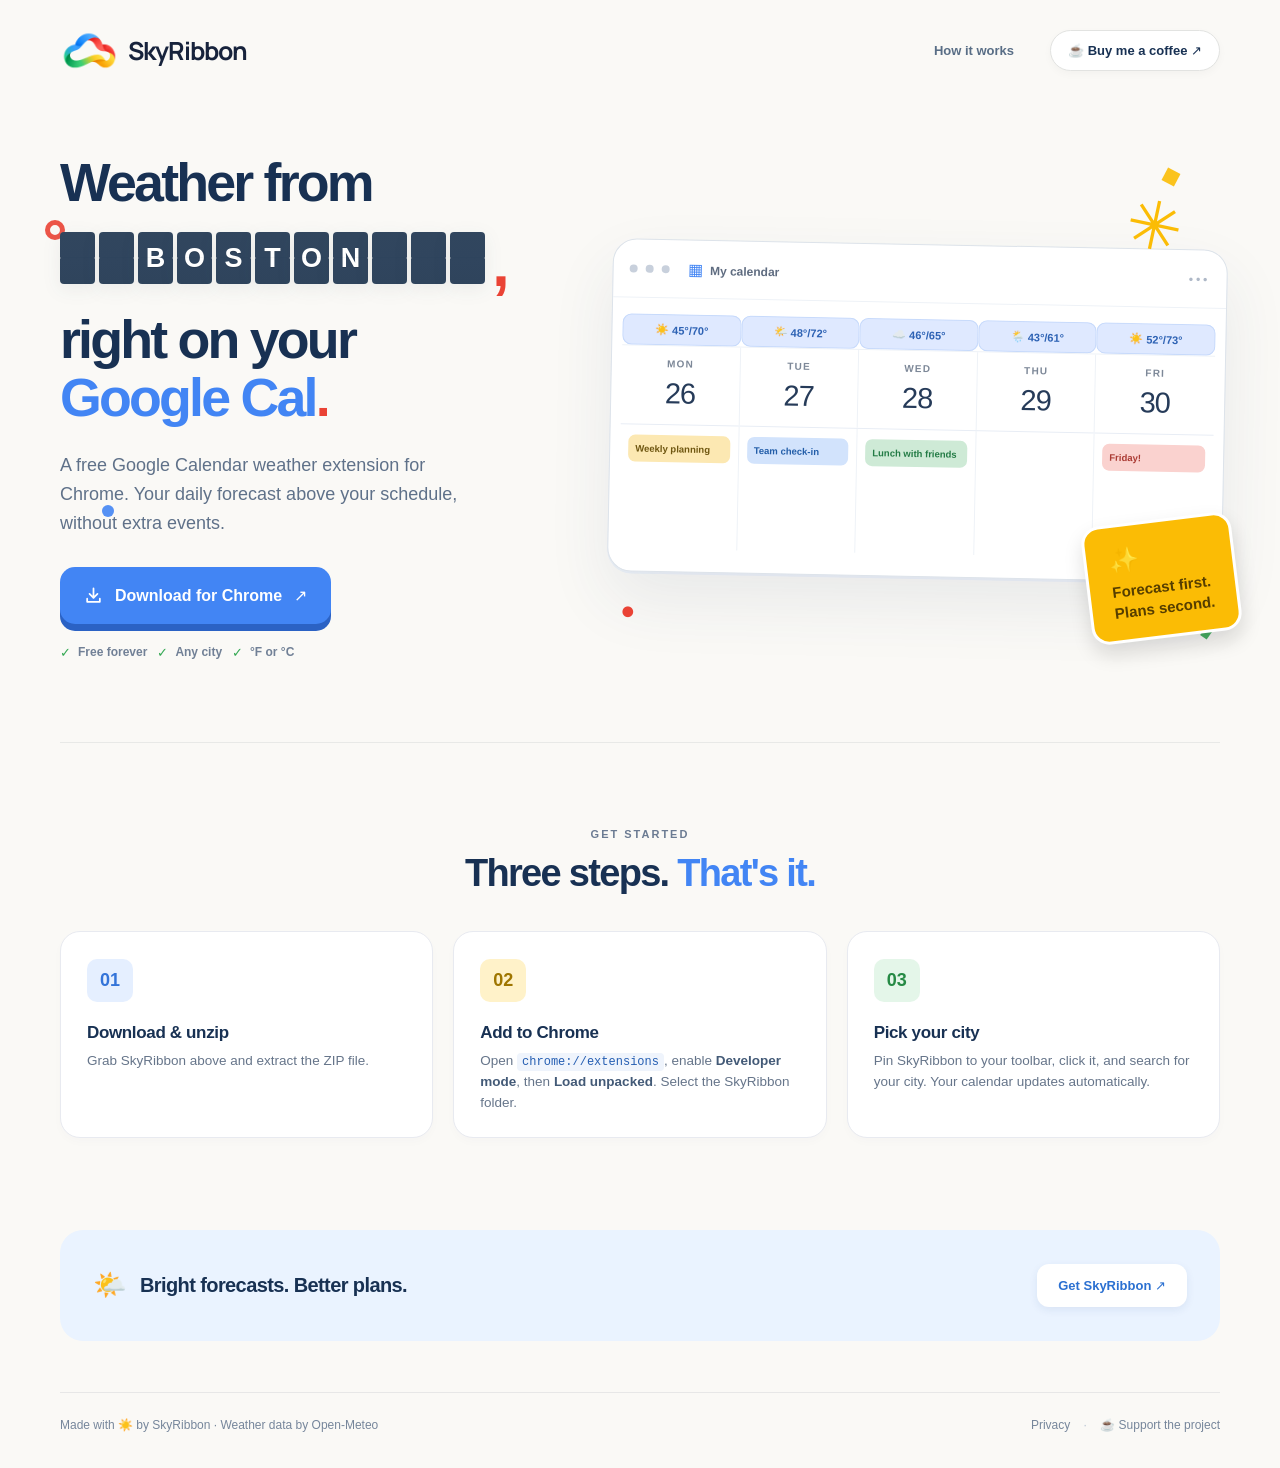
==== commit ae2cc3a0: "Add files via upload" ====
--- a/index.html
+++ b/index.html
@@ -3,12 +3,19 @@
 <head>
   <meta charset="utf-8">
   <meta name="viewport" content="width=device-width,initial-scale=1">
-  <meta name="theme-color" content="#faf9f6">
   <meta name="description" content="SkyRibbon is a free Google Calendar weather extension for Chrome. See daily forecasts for any city above your calendar without adding events.">
   <meta property="og:title" content="SkyRibbon — Free Google Calendar Weather Extension">
   <meta property="og:description" content="Daily weather above your Google Calendar. Free for Chrome, with any city and °F or °C. No extra calendar events.">
   <title>SkyRibbon — Free Google Calendar Weather Extension for Chrome</title>
-  <link rel="icon" href="favicon.svg" type="image/svg+xml">
+  <link rel="icon" href="favicon.ico" sizes="any">
+  <link rel="icon" type="image/png" sizes="32x32" href="favicon-32.png">
+  <link rel="icon" type="image/svg+xml" href="favicon.svg">
+  <link rel="apple-touch-icon" sizes="180x180" href="apple-touch-icon.png">
+  <meta name="theme-color" content="#faf9f6">
+  <meta property="og:image" content="https://skyribbon.xyz/skyribbon-social-card.png">
+  <link rel="preconnect" href="https://fonts.googleapis.com">
+  <link rel="preconnect" href="https://fonts.gstatic.com" crossorigin>
+  <link href="https://fonts.googleapis.com/css2?family=Manrope:wght@600;700;800&amp;display=swap" rel="stylesheet">
   <link rel="canonical" href="https://skyribbon.xyz/">
   <meta name="robots" content="index,follow">
   <meta property="og:type" content="website">
@@ -73,13 +80,19 @@
 @media(max-width:355px){.departure-board{--tile-w:20px;--tile-h:38px;--tile-gap:2px}.flap-letter{font-size:18px}.hero h1.flip-heading{font-size:34px}}
 @media(prefers-reduced-motion:reduce){.flap-letter.flipping .flap-top-turn,.flap-letter.flipping .flap-bottom-turn{animation:none;display:none}.departure-board{transform:none}}
 
+/* SkyRibbon brand identity — original approved mark and consistently typeset wordmark. */
+.logo{gap:10px;letter-spacing:normal;text-decoration:none;white-space:nowrap;align-items:center}
+.logo-symbol{display:block;width:58px;height:45px;object-fit:contain;flex-shrink:0}
+.brand-wordmark{font-family:"Manrope", "Inter", system-ui, sans-serif;font-size:25px;font-weight:700;letter-spacing:-.95px;line-height:1;color:#17233c;font-synthesis:none}
+@media(max-width:480px){.logo-symbol{width:46px;height:37px}.brand-wordmark{font-size:21px;letter-spacing:-.7px}.logo{gap:7px}}
+
   </style>
 </head>
 <body>
   <div class="confetti c-red" aria-hidden="true"></div><div class="confetti c-yellow" aria-hidden="true"></div>
   <div class="confetti c-blue" aria-hidden="true"></div><div class="confetti c-green" aria-hidden="true"></div>
   <header class="site-header wrap">
-    <a class="logo" href="#top" aria-label="SkyRibbon home"><span class="logo-art" aria-hidden="true"><svg viewBox="0 0 45 45" fill="none"><path d="M8 28a10 10 0 0 1 9-9.9A12.8 12.8 0 0 1 41 23a9.1 9.1 0 0 1-3.9 17H14a10.6 10.6 0 0 1-6-12Z" fill="#fff"/><path d="M15 12a9.5 9.5 0 0 1 18.3-3.6" stroke="#FBBC05" stroke-width="4.6" stroke-linecap="round"/><path d="M7 25c.6-5.5 4.8-9.5 10.4-9.5a12 12 0 0 1 22.9 6.5A9 9 0 0 1 37 39H14a10 10 0 0 1-7-14Z" stroke="#4285F4" stroke-width="3" stroke-linejoin="round"/></svg></span><span>SkyRibbon<span class="logodot">.</span></span></a>
+    <a class="logo" href="#top" aria-label="SkyRibbon home"><img class="logo-symbol" src="skyribbon-symbol.png" alt="" width="60" height="45"><span class="brand-wordmark">SkyRibbon</span></a>
     <nav aria-label="Main navigation"><a href="#install">How it works</a><a class="coffee-link" href="https://buymeacoffee.com/jackanooga" target="_blank" rel="noopener noreferrer"><span aria-hidden="true">☕</span> Buy me a coffee <span aria-hidden="true">↗</span></a></nav>
   </header>
   <main id="top">
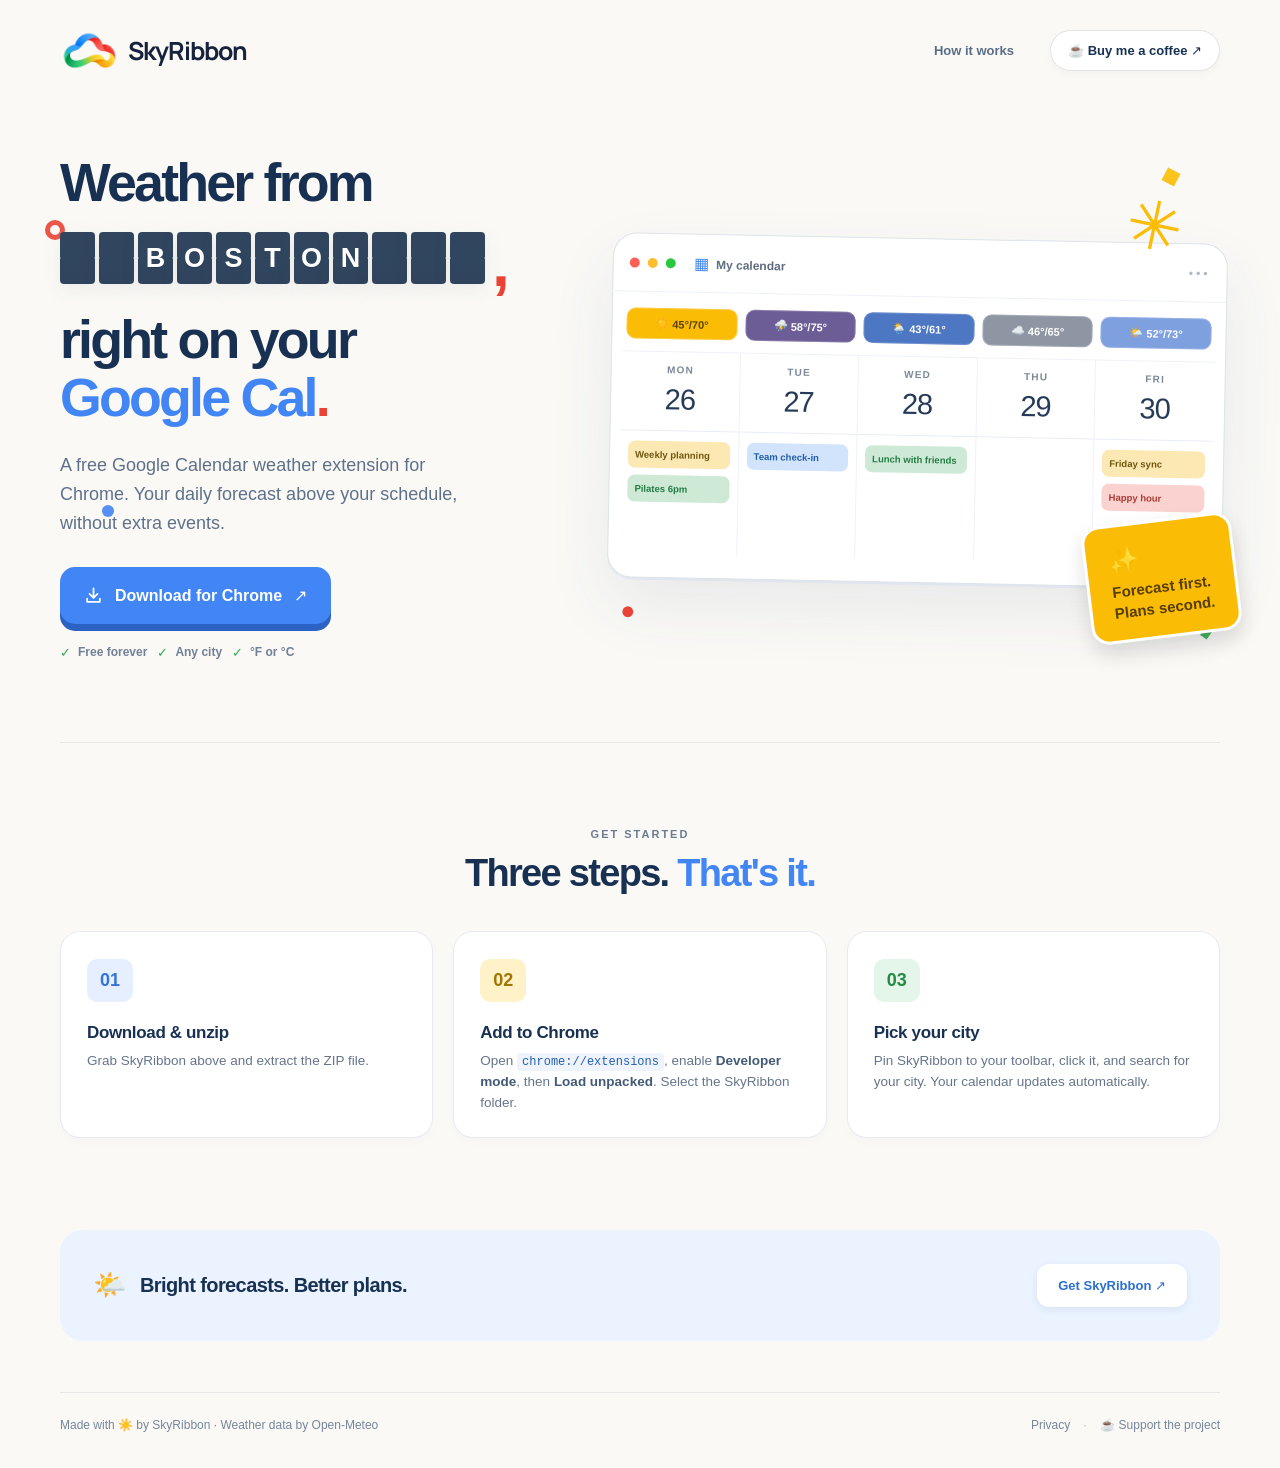
==== commit f55f28f6: "Add files via upload" ====
--- a/index.html
+++ b/index.html
@@ -7,10 +7,10 @@
   <meta property="og:title" content="SkyRibbon — Free Google Calendar Weather Extension">
   <meta property="og:description" content="Daily weather above your Google Calendar. Free for Chrome, with any city and °F or °C. No extra calendar events.">
   <title>SkyRibbon — Free Google Calendar Weather Extension for Chrome</title>
-  <link rel="icon" href="favicon.ico" sizes="any">
-  <link rel="icon" type="image/png" sizes="32x32" href="favicon-32.png">
-  <link rel="icon" type="image/svg+xml" href="favicon.svg">
-  <link rel="apple-touch-icon" sizes="180x180" href="apple-touch-icon.png">
+  <link rel="icon" href="favicon.ico?v=20261025c" sizes="any">
+  <link rel="icon" type="image/png" sizes="32x32" href="favicon-32.png?v=20261025c">
+  <link rel="icon" type="image/svg+xml" href="favicon.svg?v=20261025c">
+  <link rel="apple-touch-icon" sizes="180x180" href="apple-touch-icon.png?v=20261025c">
   <meta name="theme-color" content="#faf9f6">
   <meta property="og:image" content="https://skyribbon.xyz/skyribbon-social-card.png">
   <link rel="preconnect" href="https://fonts.googleapis.com">
@@ -40,12 +40,12 @@
 :root{--ink:#183153;--muted:#5f7189;--blue:#4285f4;--red:#ea4335;--yellow:#fbbc05;--green:#34a853;--cream:#faf9f6;--border:#e8e9ea;font-family:Arial,"Helvetica Neue",sans-serif;font-synthesis:none;scroll-behavior:smooth}
 *{box-sizing:border-box}body{background:var(--cream);margin:0;color:var(--ink);overflow-x:hidden}a{text-decoration:none;color:inherit}.wrap{width:min(1160px,calc(100% - 64px));margin-inline:auto}.site-header{height:100px;display:flex;align-items:center;justify-content:space-between;position:relative;z-index:2}.logo{display:flex;align-items:center;font-size:25px;font-weight:800;letter-spacing:-1.3px;gap:11px}.logo-art{display:grid;place-items:center;width:47px;height:47px;border-radius:16px;background:#eaf3ff}.logo-art svg{width:38px;height:38px}.logodot{color:var(--red)}nav{display:flex;align-items:center;gap:36px;font-weight:700;font-size:13px}nav>a:first-child{color:#596e86}nav>a:hover{color:var(--blue)}.coffee-link{padding:12px 17px;border:1px solid #e2e3e1;border-radius:999px;background:#fff;color:var(--ink);box-shadow:0 3px 9px #00000008}nav .coffee-link:hover{background:#fff9e8;color:var(--ink)}
 .hero{min-height:578px;display:grid;grid-template-columns:47% 53%;align-items:center;gap:5px;position:relative;padding:38px 0 60px}.hero-copy{z-index:1;padding-bottom:23px}.eyebrow{font-size:11px;font-weight:800;letter-spacing:2px;color:#6b7b92;display:flex;align-items:center;gap:10px}.eyebrow-dot{width:11px;height:11px;border-radius:50%;display:inline-block;background:var(--green);box-shadow:inset -2px -2px 0 #148038}.hero h1{font-size:clamp(46px,5.3vw,76px);line-height:1.08;letter-spacing:-3.7px;margin:23px 0 22px;font-weight:800;max-width:570px}.highlight{position:relative;color:var(--blue);white-space:nowrap}.highlight-line{position:absolute;left:0;bottom:-7px;width:98%;height:8px;border-radius:60% 40% 50% 50%;background:var(--yellow);transform:rotate(-1.5deg)}.period{color:var(--red)}.lead{font-size:18px;line-height:1.6;color:var(--muted);max-width:420px;margin:0 0 30px}.download{display:inline-flex;align-items:center;justify-content:center;gap:12px;border-radius:15px;background:var(--blue);color:#fff;padding:19px 24px;font-size:16px;font-weight:800;box-shadow:0 7px 0 #2b62c4;transition:transform .18s,box-shadow .18s}.download:hover{transform:translateY(-2px);box-shadow:0 9px 0 #2b62c4}.download:active{transform:translateY(5px);box-shadow:0 2px 0 #2b62c4}.under-download{display:flex;align-items:center;flex-wrap:wrap;gap:10px;margin-top:21px;color:#718096;font-size:12px;font-weight:700}.feature-chip{display:inline-flex;align-items:center;gap:7px}.green-tick{color:var(--green);font-weight:900;font-size:13px;line-height:1}
-.hero-art{height:470px;display:flex;align-items:center;justify-content:center;position:relative}.calendar-frame{position:relative;width:100%;max-width:650px;background:white;border:1px solid #dde3ea;border-radius:24px;box-shadow:0 28px 64px #304a6e16,0 2px 0 #edf2f8;transform:rotate(1.1deg);overflow:hidden}.mock-top{display:flex;align-items:center;gap:10px;color:#5f6c80;border-bottom:1px solid #eef2f7;height:58px;padding:0 16px;font-size:12px;font-weight:700}.mock-dots{display:flex;gap:8px;margin-right:8px}.mock-dots i{display:block;width:8px;height:8px;border-radius:50%;background:#c8d0dc}.mock-dots i:nth-child(2),.mock-dots i:nth-child(3){background:#c8d0dc}.mini-calendar{margin-right:4px;color:#4285f4;font-size:16px}.mock-menu{margin-left:auto;letter-spacing:3px;color:#aeb8c7}.mock-content{padding:16px 10px 22px}.mock-weather,.mock-days{display:grid;grid-template-columns:repeat(5,minmax(0,1fr));gap:0;text-align:center}.forecast-pill{white-space:nowrap;font-size:11px;font-weight:700;background:#dfe9ff;color:#2d62b4;border-radius:9px;padding:9px 2px;box-shadow:inset 0 0 0 1px #c7dafb}.forecast-pill span{vertical-align:middle}.mock-days{margin-top:0;border-top:1px solid #eef2f7}.mock-days div{display:flex;align-items:center;flex-direction:column;gap:8px;padding:12px 0 14px;border-right:1px solid #eef2f7}.mock-days div:last-child{border-right:0}.mock-days span{font-weight:700;letter-spacing:1.2px;color:#7d8898;font-size:10px}.mock-days strong{color:#263b59;font-size:29px;letter-spacing:-1px;font-weight:500}.events-grid{border-top:1px solid #e8edf5;display:grid;grid-template-columns:repeat(5,1fr);gap:0;min-height:124px;align-items:start}.event-col{padding:10px 8px 0;border-right:1px solid #eef2f7;min-height:124px}.event-col:last-child{border-right:0}.event{display:block;font-size:9.5px;font-weight:700;padding:8px 7px;border-radius:7px;white-space:nowrap;overflow:hidden;text-overflow:ellipsis;margin-bottom:7px}.event.yellow{background:#fce8b2;color:#6f5711}.event.blue{background:#d2e3fc;color:#225da8}.event.green{background:#ceead6;color:#237b45}.event.red{background:#fad2cf;color:#ab3b34}.mini-sticker{position:absolute;z-index:1;bottom:8px;right:-12px;background:#fbbc05;border:3px solid #fff;border-radius:18px;padding:17px 22px;transform:rotate(-7deg);color:#563e00;font-size:15px;font-weight:800;line-height:1.4;box-shadow:0 10px 20px #1112}.mini-sticker span{display:block;font-size:24px;margin-bottom:3px}.spark{position:absolute;z-index:1}.spark-yellow{right:43px;top:12px;color:var(--yellow);font-size:67px;transform:rotate(12deg)}.spark-red{left:10px;bottom:20px;color:var(--red);font-size:25px}.confetti{position:absolute;pointer-events:none;opacity:.9}.c-red{width:20px;height:20px;border:5px solid var(--red);border-radius:50%;top:220px;left:3.5%}.c-yellow{width:14px;height:14px;background:var(--yellow);transform:rotate(28deg);top:170px;right:8%}.c-blue{width:12px;height:12px;background:var(--blue);border-radius:50%;top:505px;left:8%}.c-green{width:8px;height:30px;background:var(--green);transform:rotate(35deg);top:610px;right:5%}
+.hero-art{height:470px;display:flex;align-items:center;justify-content:center;position:relative}.calendar-frame{position:relative;width:100%;max-width:650px;background:white;border:1px solid #dde3ea;border-radius:24px;box-shadow:0 28px 64px #304a6e16,0 2px 0 #edf2f8;transform:rotate(1.1deg);overflow:hidden}.mock-top{display:flex;align-items:center;gap:10px;color:#5f6c80;border-bottom:1px solid #eef2f7;height:58px;padding:0 16px;font-size:12px;font-weight:700}.mock-dots{display:flex;gap:8px;margin-right:8px}.mock-dots i{display:block;width:10px;height:10px;border-radius:50%;background:#ff5f57}.mock-dots i:nth-child(2){background:#ffbd2e}.mock-dots i:nth-child(3){background:#28c840}.mini-calendar{margin-right:4px;color:#4285f4;font-size:16px}.mock-menu{margin-left:auto;letter-spacing:3px;color:#aeb8c7}.mock-content{padding:16px 10px 22px}.mock-weather{display:grid;grid-template-columns:repeat(5,minmax(0,1fr));gap:8px;text-align:center;padding:0 4px 12px}.mock-days{display:grid;grid-template-columns:repeat(5,minmax(0,1fr));gap:0;text-align:center}.forecast-pill{white-space:nowrap;font-size:11px;font-weight:700;border-radius:9px;padding:9px 0;box-shadow:inset 0 0 0 1px rgba(255,255,255,.18)}.forecast-pill span{vertical-align:middle}.forecast-sunny{background:#fbbc05;color:#5d4300;box-shadow:inset 0 0 0 1px rgba(255,255,255,.28)}.forecast-partly{background:#7ea0df;color:#ffffff}.forecast-cloudy{background:#8f96a3;color:#ffffff}.forecast-rain{background:#4d77c3;color:#ffffff}.forecast-cold{background:#dce8f8;color:#35506e;box-shadow:inset 0 0 0 1px rgba(76,110,150,.14)}.forecast-snow{background:#f5f8fc;color:#4a6075;box-shadow:inset 0 0 0 1px rgba(114,138,166,.22)}.forecast-storm{background:#6c5d96;color:#ffffff}.mock-days{margin-top:0;border-top:1px solid #eef2f7}.mock-days div{display:flex;align-items:center;flex-direction:column;gap:8px;padding:12px 0 14px;border-right:1px solid #eef2f7}.mock-days div:last-child{border-right:0}.mock-days span{font-weight:700;letter-spacing:1.2px;color:#7d8898;font-size:10px}.mock-days strong{color:#263b59;font-size:29px;letter-spacing:-1px;font-weight:500}.events-grid{border-top:1px solid #e8edf5;display:grid;grid-template-columns:repeat(5,1fr);gap:0;min-height:124px;align-items:start}.event-col{padding:10px 8px 0;border-right:1px solid #eef2f7;min-height:124px}.event-col:last-child{border-right:0}.event{display:block;font-size:9.5px;font-weight:700;padding:8px 7px;border-radius:7px;white-space:nowrap;overflow:hidden;text-overflow:ellipsis;margin-bottom:7px}.event.yellow{background:#fce8b2;color:#6f5711}.event.blue{background:#d2e3fc;color:#225da8}.event.green{background:#ceead6;color:#237b45}.event.red{background:#fad2cf;color:#ab3b34}.mini-sticker{position:absolute;z-index:1;bottom:8px;right:-12px;background:#fbbc05;border:3px solid #fff;border-radius:18px;padding:17px 22px;transform:rotate(-7deg);color:#563e00;font-size:15px;font-weight:800;line-height:1.4;box-shadow:0 10px 20px #1112}.mini-sticker span{display:block;font-size:24px;margin-bottom:3px}.spark{position:absolute;z-index:1}.spark-yellow{right:43px;top:12px;color:var(--yellow);font-size:67px;transform:rotate(12deg)}.spark-red{left:10px;bottom:20px;color:var(--red);font-size:25px}.confetti{position:absolute;pointer-events:none;opacity:.9}.c-red{width:20px;height:20px;border:5px solid var(--red);border-radius:50%;top:220px;left:3.5%}.c-yellow{width:14px;height:14px;background:var(--yellow);transform:rotate(28deg);top:170px;right:8%}.c-blue{width:12px;height:12px;background:var(--blue);border-radius:50%;top:505px;left:8%}.c-green{width:8px;height:30px;background:var(--green);transform:rotate(35deg);top:610px;right:5%}
 .install{padding:85px 0 92px;border-top:1px solid #e8e9e7}.install-heading{text-align:center}.install-heading .eyebrow{justify-content:center}.install h2{font-size:38px;letter-spacing:-1.7px;line-height:1.12;margin:12px 0 36px}.install h2 span{color:var(--blue)}.step-grid{display:grid;grid-template-columns:repeat(3,minmax(0,1fr));gap:20px}.step{background:#fff;border:1px solid #e8eaf0;border-radius:20px;padding:27px 26px 23px;min-height:194px;box-shadow:0 4px 10px #1f375405}.step-num{display:inline-flex;border-radius:10px;min-width:46px;min-height:43px;align-items:center;justify-content:center;font-size:18px;font-weight:900}.step-num.blue{background:#e5efff;color:#3474d9}.step-num.yellow{background:#fff2c9;color:#9f7600}.step-num.green{background:#e4f6e9;color:#268a45}.step h3{font-size:17px;letter-spacing:-.35px;margin:21px 0 8px}.step p{color:#66758a;line-height:1.55;margin:0;font-size:13.5px}.step strong{color:#435a77}.step code{background:#eff4fc;padding:2px 5px;border-radius:4px;font-size:12px;color:#255eb2;white-space:nowrap}
 .closing{background:#eaf3ff;border-radius:23px;min-height:111px;display:flex;align-items:center;justify-content:space-between;padding:25px 33px;margin-bottom:51px}.closing div{display:flex;align-items:center;gap:13px}.closing div span{font-size:27px}.closing strong{font-size:20px;letter-spacing:-.6px}.closing>a{background:#fff;color:#2b70d1;font-weight:800;padding:14px 21px;border-radius:12px;box-shadow:0 3px 8px #153d8315;font-size:13px}.closing>a:hover{background:#f7faff}footer{border-top:1px solid #e7e7e7;padding:25px 0 36px;display:flex;justify-content:space-between;gap:20px;color:#76869b;font-size:12px}footer a:hover{color:var(--blue)}.foot-sep{margin:0 10px;color:#b8c4d2}
 @media(max-width:1100px){.hero h1{font-size:clamp(42px,5.6vw,62px);letter-spacing:-2.8px}.forecast-pill{font-size:10px}.hero{gap:0}.mini-sticker{right:-9px}}
 @media(max-width:780px){.wrap{width:min(620px,calc(100% - 38px))}.site-header{height:82px}.logo{font-size:23px}nav{gap:14px}nav>a:first-child{display:none}.coffee-link{font-size:11px;padding:11px 12px}.hero{padding:45px 0 80px;display:flex;flex-direction:column;min-height:0}.hero-copy{text-align:center;padding:0}.eyebrow{justify-content:center}.hero h1{margin:22px auto 17px;font-size:clamp(43px,8.7vw,63px);letter-spacing:-2.3px;max-width:620px}.lead{margin:0 auto 27px;font-size:16px}.under-download{justify-content:center}.hero-art{width:100%;height:350px;margin-top:20px}.calendar-frame{max-width:540px}.spark-yellow{right:8%;top:-7px}.mini-sticker{bottom:0;right:1%;font-size:12px;padding:10px 15px}.mini-sticker span{font-size:20px}.install{padding:64px 0}.step-grid{grid-template-columns:1fr;gap:13px}.step{min-height:0;padding:21px;display:grid;grid-template-columns:50px 1fr;align-items:start;gap:0 16px}.step-num{grid-row:span 2}.step h3{margin:0 0 7px}.step p{grid-column:2}.closing{margin-bottom:35px}.closing strong{font-size:16px}footer{flex-direction:column;align-items:center;text-align:center;gap:11px}}
-@media(max-width:480px){.wrap{width:calc(100% - 32px)}.logo-art{width:40px;height:40px}.logo-art svg{width:32px}.logo{gap:6px;font-size:20px}.coffee-link{font-size:0!important;padding:10px 12px}.coffee-link span{font-size:15px}.coffee-link span:last-child{font-size:0}.hero{padding:40px 0 57px}.eyebrow{font-size:9px;letter-spacing:1.2px}.hero h1{font-size:45px;letter-spacing:-2.5px}.hero .highlight{white-space:normal}.lead{font-size:15px}.download{font-size:15px;padding:17px 21px}.hero-art{height:270px}.calendar-frame{border-radius:15px}.mock-top{height:46px;padding:0 11px}.mock-content{padding:13px 6px 16px}.mock-weather,.mock-days{gap:3px}.forecast-pill{font-size:8px;letter-spacing:-.2px;padding:10px 0;border-radius:6px}.mock-days{margin-top:0}.mock-days div{gap:6px;padding:10px 0 8px}.mock-days span{font-size:8px}.mock-days strong{font-size:22px}.events-grid{min-height:82px}.event-col{padding:7px 4px 0;min-height:82px}.event{font-size:6.8px;padding:5px 3px;margin-bottom:4px}.mini-sticker{bottom:4px;right:-3px;font-size:9px;padding:6px 10px;border-radius:9px}.mini-sticker span{font-size:14px}.spark-yellow{font-size:34px;top:-5px}.install{padding:44px 0}.install h2{font-size:31px}.closing{padding:18px 15px;min-height:94px;gap:10px}.closing div{gap:6px}.closing div span{font-size:21px}.closing strong{font-size:13px;line-height:1.3}.closing>a{font-size:11px;padding:11px 9px;white-space:nowrap}}
+@media(max-width:480px){.wrap{width:calc(100% - 32px)}.logo-art{width:40px;height:40px}.logo-art svg{width:32px}.logo{gap:6px;font-size:20px}.coffee-link{font-size:0!important;padding:10px 12px}.coffee-link span{font-size:15px}.coffee-link span:last-child{font-size:0}.hero{padding:40px 0 57px}.eyebrow{font-size:9px;letter-spacing:1.2px}.hero h1{font-size:45px;letter-spacing:-2.5px}.hero .highlight{white-space:normal}.lead{font-size:15px}.download{font-size:15px;padding:17px 21px}.hero-art{height:270px}.calendar-frame{border-radius:15px}.mock-top{height:46px;padding:0 11px}.mock-content{padding:13px 6px 16px}.mock-weather{gap:5px;padding:0 2px 9px}.mock-days{gap:3px}.forecast-pill{font-size:8px;letter-spacing:-.2px;padding:9px 0;border-radius:6px}.mock-days{margin-top:0}.mock-days div{gap:6px;padding:10px 0 8px}.mock-days span{font-size:8px}.mock-days strong{font-size:22px}.events-grid{min-height:82px}.event-col{padding:7px 4px 0;min-height:82px}.event{font-size:6.8px;padding:5px 3px;margin-bottom:4px}.mini-sticker{bottom:4px;right:-3px;font-size:9px;padding:6px 10px;border-radius:9px}.mini-sticker span{font-size:14px}.spark-yellow{font-size:34px;top:-5px}.install{padding:44px 0}.install h2{font-size:31px}.closing{padding:18px 15px;min-height:94px;gap:10px}.closing div{gap:6px}.closing div span{font-size:21px}.closing strong{font-size:13px;line-height:1.3}.closing>a{font-size:11px;padding:11px 9px;white-space:nowrap}}
 @media(prefers-reduced-motion:reduce){:root{scroll-behavior:auto}.download{transition:none}}
 @media(max-width:480px){.c-yellow,.c-red{display:none}}
 
@@ -117,9 +117,9 @@
         <div class="calendar-frame">
           <div class="mock-top"><div class="mock-dots" aria-hidden="true"><i></i><i></i><i></i></div><span><span class="mini-calendar">▦</span> My calendar</span><span class="mock-menu" aria-hidden="true">•••</span></div>
           <div class="mock-content"><div class="mock-weather">
-            <div class="forecast-pill">☀️ <span>45°/70°</span></div><div class="forecast-pill">🌤️ <span>48°/72°</span></div><div class="forecast-pill">☁️ <span>46°/65°</span></div><div class="forecast-pill">🌦️ <span>43°/61°</span></div><div class="forecast-pill">☀️ <span>52°/73°</span></div>
+            <div class="forecast-pill forecast-sunny">☀️ <span>45°/70°</span></div><div class="forecast-pill forecast-storm">⛈️ <span>58°/75°</span></div><div class="forecast-pill forecast-rain">🌦️ <span>43°/61°</span></div><div class="forecast-pill forecast-cloudy">☁️ <span>46°/65°</span></div><div class="forecast-pill forecast-partly">🌤️ <span>52°/73°</span></div>
           </div><div class="mock-days"><div><span>MON</span><strong>26</strong></div><div><span>TUE</span><strong>27</strong></div><div><span>WED</span><strong>28</strong></div><div><span>THU</span><strong>29</strong></div><div><span>FRI</span><strong>30</strong></div></div>
-          <div class="events-grid" aria-hidden="true"><div class="event-col"><span class="event yellow">Weekly planning</span></div><div class="event-col"><span class="event blue">Team check-in</span></div><div class="event-col"><span class="event green">Lunch with friends</span></div><div class="event-col"></div><div class="event-col"><span class="event red">Friday!</span></div></div>
+          <div class="events-grid" aria-hidden="true"><div class="event-col"><span class="event yellow">Weekly planning</span><span class="event green">Pilates 6pm</span></div><div class="event-col"><span class="event blue">Team check-in</span></div><div class="event-col"><span class="event green">Lunch with friends</span></div><div class="event-col"></div><div class="event-col"><span class="event yellow">Friday sync</span><span class="event red">Happy hour</span></div></div>
           </div>
         </div>
         <div class="mini-sticker"><span>✨</span> Forecast first.<br>Plans second.</div>
@@ -146,12 +146,12 @@
 
   const cityNames = [
     'AMSTERDAM','ATHENS','ATLANTA','AUCKLAND','BANGKOK','BARCELONA','BEIJING','BERLIN','BOGOTA','BOSTON',
-    'BRUSSELS','BUDAPEST','BUENOS AIR','CAIRO','CAPE TOWN','CASABLANCA','CHICAGO','COPENHAGEN','DALLAS','DELHI',
+    'BRUSSELS','BUDAPEST','BRASILIA','CAIRO','CAPE TOWN','CASABLANCA','CHICAGO','COPENHAGEN','DALLAS','DELHI',
     'DENVER','DETROIT','DOHA','DUBAI','DUBLIN','EDINBURGH','GENEVA','HAMBURG','HANOI','HAVANA',
-    'HELSINKI','HONG KONG','HONOLULU','HOUSTON','ISTANBUL','JAKARTA','JOHANNESBG','KYOTO','LAGOS','LIMA',
-    'LISBON','LONDON','LOS ANGELE','MADRID','MANILA','MARRAKESH','MELBOURNE','MEXICO CTY','MIAMI','MILAN',
-    'MONTREAL','MUMBAI','MUNICH','NAIROBI','NAPLES','NEW YORK','OSAKA','OSLO','PARIS','PHILADELPH',
-    'PHOENIX','PRAGUE','QUEBEC CITY','REYKJAVIK','RIO','ROME','SAN DIEGO','SAN JUAN','SAN JOSE','SANTIAGO',
+    'HELSINKI','HONG KONG','HONOLULU','HOUSTON','ISTANBUL','JAKARTA','PRETORIA','KYOTO','LAGOS','LIMA',
+    'LISBON','LONDON','LOS ANGELES','MADRID','MANILA','MARRAKECH','MELBOURNE','MEXICO CITY','MIAMI','MILAN',
+    'MONTREAL','MUMBAI','MUNICH','NAIROBI','NAPLES','NEW YORK','OSAKA','OSLO','PARIS','PITTSBURGH',
+    'PHOENIX','PRAGUE','QUEBEC CITY','REYKJAVIK','SALVADOR','ROME','SAN DIEGO','SAN JUAN','SAN JOSE','SANTIAGO',
     'SAO PAULO','SEATTLE','SEOUL','SHANGHAI','SINGAPORE','STOCKHOLM','SYDNEY','TAIPEI','TEL AVIV','TOKYO',
     'TORONTO','VALENCIA','VANCOUVER','VENICE','VIENNA','WARSAW','WASHINGTON','ZURICH'
   ];
@@ -165,6 +165,7 @@
   let nextTimer = null;
   let animating = false;
   let cityDeck = [];
+  let firstDeck = true;
   const entries = [];
 
   const fill = (text) => {
@@ -212,20 +213,23 @@
   }
 
   function reshuffleDeck() {
-    cityDeck = cityNames.filter(name => name !== current);
+    // The initially displayed city counts toward the first complete rotation.
+    // Every subsequent deck contains all cities exactly once.
+    cityDeck = firstDeck ? cityNames.filter(name => name !== current) : [...cityNames];
+    firstDeck = false;
     for (let i = cityDeck.length - 1; i > 0; i--) {
       const j = Math.floor(Math.random() * (i + 1));
       [cityDeck[i], cityDeck[j]] = [cityDeck[j], cityDeck[i]];
     }
+    // Avoid a repeated city at the boundary between two complete decks.
+    if (cityDeck.length > 1 && cityDeck[0] === current) {
+      const j = 1 + Math.floor(Math.random() * (cityDeck.length - 1));
+      [cityDeck[0], cityDeck[j]] = [cityDeck[j], cityDeck[0]];
+    }
   }
 
   function nextCity() {
-    if (!cityDeck.length) {
-      reshuffleDeck();
-      if (cityDeck[0] === current && cityDeck.length > 1) {
-        cityDeck.push(cityDeck.shift());
-      }
-    }
+    if (!cityDeck.length) reshuffleDeck();
     return cityDeck.shift();
   }
 
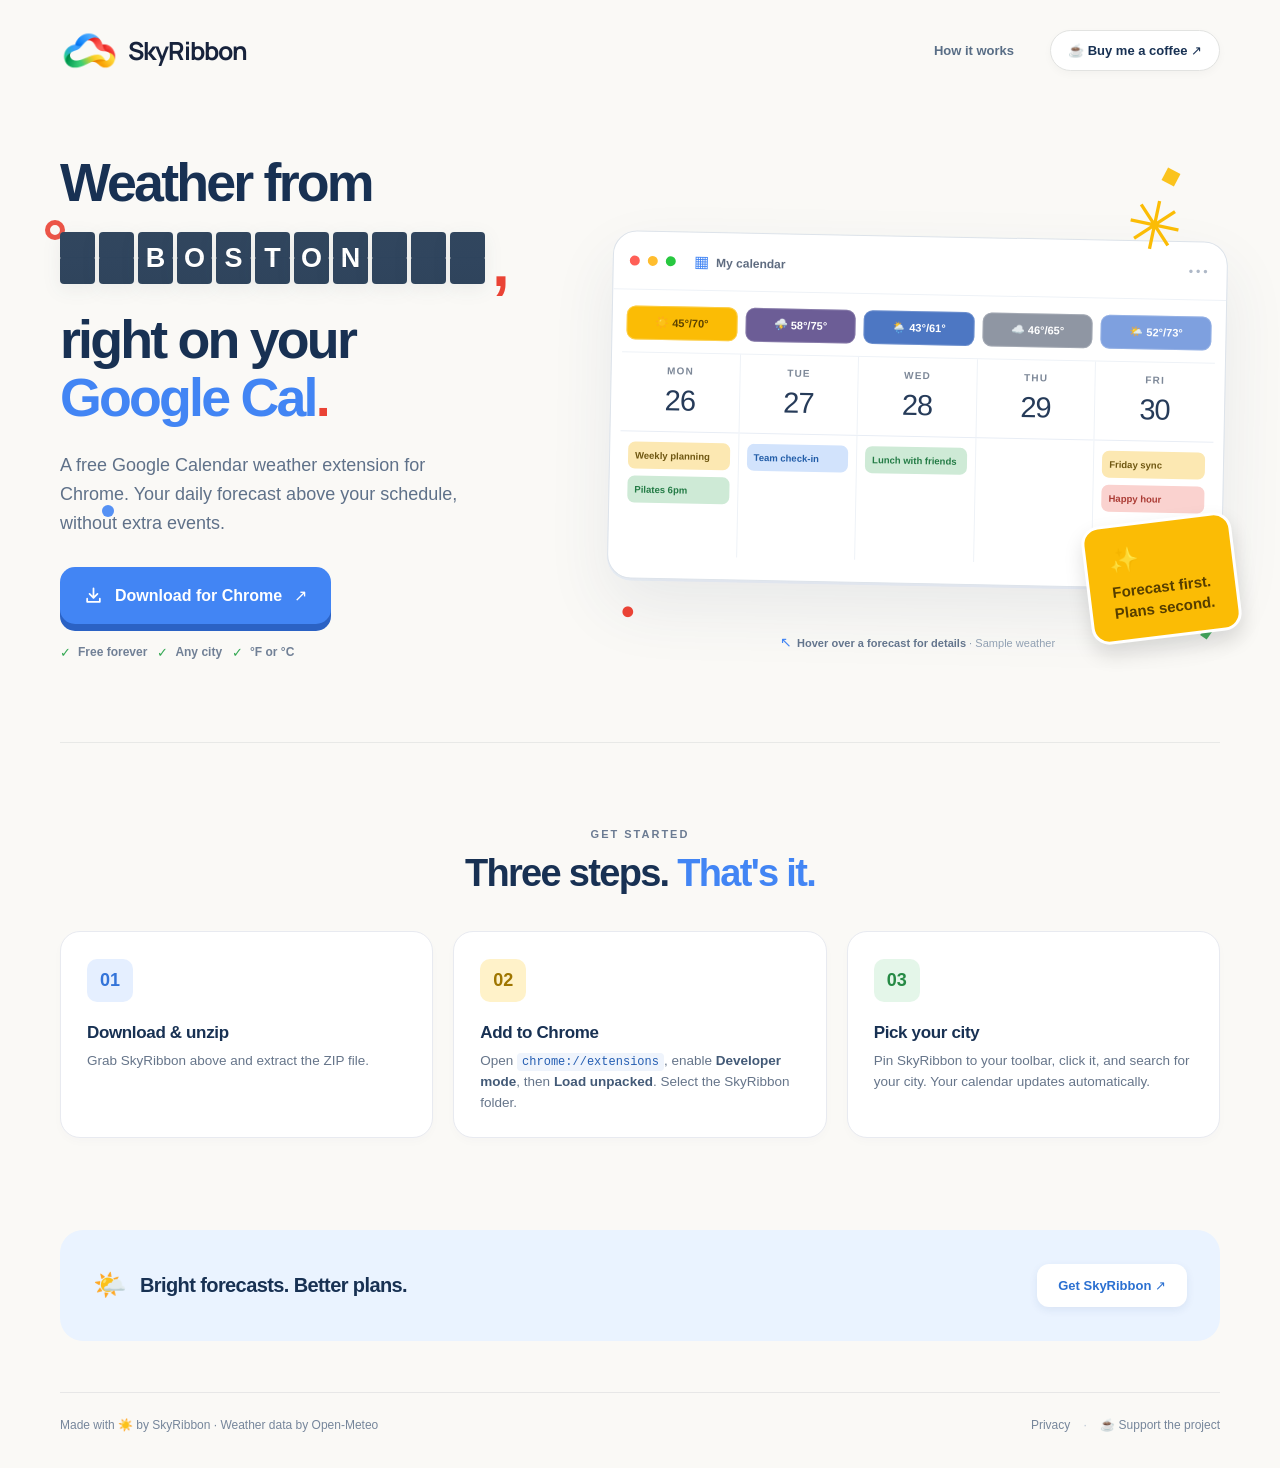
==== commit fde4568e: "Add files via upload" ====
--- a/index.html
+++ b/index.html
@@ -86,6 +86,23 @@
 .brand-wordmark{font-family:"Manrope", "Inter", system-ui, sans-serif;font-size:25px;font-weight:700;letter-spacing:-.95px;line-height:1;color:#17233c;font-synthesis:none}
 @media(max-width:480px){.logo-symbol{width:46px;height:37px}.brand-wordmark{font-size:21px;letter-spacing:-.7px}.logo{gap:7px}}
 
+
+/* v2.2 interactive weather demo: matches the extension tooltip, without disturbing the mock calendar. */
+.mock-weather .forecast-pill{font-family:inherit;line-height:1.35;cursor:help;border:0;min-width:0;display:block;width:100%;appearance:none;-webkit-appearance:none;text-align:center;touch-action:manipulation;transition:filter .15s ease,transform .15s ease}
+.mock-weather .forecast-pill:hover{filter:brightness(1.04);transform:translateY(-1px)}
+.mock-weather .forecast-pill:focus-visible{outline:2px solid #4285f4;outline-offset:3px}
+.mock-forecast-hint{position:absolute;z-index:3;bottom:-5px;left:50%;transform:translateX(-50%);white-space:nowrap;margin:0;color:#64758d;font-size:11px;font-weight:700;letter-spacing:.03px;text-align:center}
+.mock-forecast-hint .hint-pointer{color:#4285f4;margin-right:5px;font-size:14px}
+.mock-forecast-hint .hint-sample{font-weight:500;color:#91a0b3;margin-left:3px}
+.mock-forecast-hint .hint-touch{display:none}
+.mock-weather-tooltip{position:fixed;z-index:10000;pointer-events:none;box-sizing:border-box;min-width:220px;max-width:min(288px,calc(100vw - 16px));padding:13px 15px;background:#24334b;color:#fff;border:1px solid #43536d;border-radius:13px;box-shadow:0 8px 22px rgba(0,0,0,.26);font:500 12px/1.4 Roboto,Arial,sans-serif;letter-spacing:0;text-align:left}
+.mock-weather-tooltip[hidden]{display:none!important}
+.mock-weather-tooltip .tip-day{color:#b9c7da;font-size:11px;margin-bottom:6px}
+.mock-weather-tooltip .tip-condition{color:#fff;font-size:14px;font-weight:700;margin-bottom:11px}
+.mock-weather-tooltip .tip-metrics{border-top:1px solid #485970;padding-top:9px;display:flex;gap:6px;flex-direction:column;color:#e8edf5}
+@media(max-width:780px){.mock-forecast-hint{bottom:-24px;font-size:10px}.mock-forecast-hint .hint-desktop{display:none}.mock-forecast-hint .hint-touch{display:inline}}
+@media(hover:none){.mock-forecast-hint .hint-desktop{display:none}.mock-forecast-hint .hint-touch{display:inline}}
+@media(prefers-reduced-motion:reduce){.mock-weather .forecast-pill{transition:none}.mock-weather .forecast-pill:hover{transform:none}}
   </style>
 </head>
 <body>
@@ -117,11 +134,12 @@
         <div class="calendar-frame">
           <div class="mock-top"><div class="mock-dots" aria-hidden="true"><i></i><i></i><i></i></div><span><span class="mini-calendar">▦</span> My calendar</span><span class="mock-menu" aria-hidden="true">•••</span></div>
           <div class="mock-content"><div class="mock-weather">
-            <div class="forecast-pill forecast-sunny">☀️ <span>45°/70°</span></div><div class="forecast-pill forecast-storm">⛈️ <span>58°/75°</span></div><div class="forecast-pill forecast-rain">🌦️ <span>43°/61°</span></div><div class="forecast-pill forecast-cloudy">☁️ <span>46°/65°</span></div><div class="forecast-pill forecast-partly">🌤️ <span>52°/73°</span></div>
+            <button type="button" class="forecast-pill forecast-sunny" data-day="Monday, October 26" data-condition="Sunny" data-emoji="☀️" data-low="45" data-high="70" data-rain="5" data-wind="8" aria-label="Monday, October 26: Sunny, low 45 degrees and high 70 degrees. Show weather details.">☀️ <span>45°/70°</span></button><button type="button" class="forecast-pill forecast-storm" data-day="Tuesday, October 27" data-condition="Thunderstorms" data-emoji="⛈️" data-low="58" data-high="75" data-rain="80" data-wind="17" aria-label="Tuesday, October 27: Thunderstorms, low 58 degrees and high 75 degrees. Show weather details.">⛈️ <span>58°/75°</span></button><button type="button" class="forecast-pill forecast-rain" data-day="Wednesday, October 28" data-condition="Rain showers" data-emoji="🌦️" data-low="43" data-high="61" data-rain="75" data-wind="12" aria-label="Wednesday, October 28: Rain showers, low 43 degrees and high 61 degrees. Show weather details.">🌦️ <span>43°/61°</span></button><button type="button" class="forecast-pill forecast-cloudy" data-day="Thursday, October 29" data-condition="Cloudy" data-emoji="☁️" data-low="46" data-high="65" data-rain="15" data-wind="9" aria-label="Thursday, October 29: Cloudy, low 46 degrees and high 65 degrees. Show weather details.">☁️ <span>46°/65°</span></button><button type="button" class="forecast-pill forecast-partly" data-day="Friday, October 30" data-condition="Partly cloudy" data-emoji="🌤️" data-low="52" data-high="73" data-rain="20" data-wind="7" aria-label="Friday, October 30: Partly cloudy, low 52 degrees and high 73 degrees. Show weather details.">🌤️ <span>52°/73°</span></button>
           </div><div class="mock-days"><div><span>MON</span><strong>26</strong></div><div><span>TUE</span><strong>27</strong></div><div><span>WED</span><strong>28</strong></div><div><span>THU</span><strong>29</strong></div><div><span>FRI</span><strong>30</strong></div></div>
           <div class="events-grid" aria-hidden="true"><div class="event-col"><span class="event yellow">Weekly planning</span><span class="event green">Pilates 6pm</span></div><div class="event-col"><span class="event blue">Team check-in</span></div><div class="event-col"><span class="event green">Lunch with friends</span></div><div class="event-col"></div><div class="event-col"><span class="event yellow">Friday sync</span><span class="event red">Happy hour</span></div></div>
           </div>
         </div>
+        <p class="mock-forecast-hint"><span class="hint-pointer">↖</span><span class="hint-desktop">Hover over a forecast for details</span><span class="hint-touch">Tap a forecast for details</span><span class="hint-sample">· Sample weather</span></p>
         <div class="mini-sticker"><span>✨</span> Forecast first.<br>Plans second.</div>
       </div>
     </section>
@@ -137,6 +155,11 @@
   </main>
   <footer class="wrap"><span>Made with ☀️ by SkyRibbon · Weather data by <a href="https://open-meteo.com/" target="_blank" rel="noopener noreferrer">Open-Meteo</a></span><span><a href="privacy.html">Privacy</a> <span class="foot-sep">·</span> <a href="https://buymeacoffee.com/jackanooga" target="_blank" rel="noopener noreferrer">☕ Support the project</a></span></footer>
 
+<div id="mock-weather-tooltip" class="mock-weather-tooltip" role="tooltip" hidden>
+  <div class="tip-day" id="mock-tip-day"></div>
+  <div class="tip-condition" id="mock-tip-condition"></div>
+  <div class="tip-metrics"><span id="mock-tip-rain"></span><span id="mock-tip-wind"></span></div>
+</div>
 <script>
 (() => {
   'use strict';
@@ -307,5 +330,96 @@
   schedule();
 })();
 </script>
+
+<script>
+/* Self-contained, illustrative forecast preview. No API calls or location permissions. */
+(() => {
+  'use strict';
+  const tooltip = document.getElementById('mock-weather-tooltip');
+  const pills = [...document.querySelectorAll('.mock-weather .forecast-pill')];
+  if (!tooltip || !pills.length) return;
+  const day = document.getElementById('mock-tip-day');
+  const condition = document.getElementById('mock-tip-condition');
+  const rain = document.getElementById('mock-tip-rain');
+  const wind = document.getElementById('mock-tip-wind');
+  let active = null;
+  let touchPinned = false;
+  let lastPointerType = '';
+
+  function closeDetails() {
+    if (active) active.removeAttribute('aria-describedby');
+    active = null;
+    touchPinned = false;
+    tooltip.hidden = true;
+  }
+
+  function positionDetails() {
+    if (!active || tooltip.hidden) return;
+    const anchor = active.getBoundingClientRect();
+    if (anchor.bottom < 0 || anchor.top > window.innerHeight) {
+      closeDetails();
+      return;
+    }
+    tooltip.style.visibility = 'hidden';
+    const bounds = tooltip.getBoundingClientRect();
+    const margin = 8;
+    const gap = 9;
+    const x = Math.max(margin, Math.min(anchor.left + anchor.width / 2 - bounds.width / 2, window.innerWidth - bounds.width - margin));
+    const y = anchor.bottom + bounds.height + gap + margin <= window.innerHeight
+      ? anchor.bottom + gap
+      : Math.max(margin, anchor.top - bounds.height - gap);
+    tooltip.style.left = `${Math.round(x)}px`;
+    tooltip.style.top = `${Math.round(y)}px`;
+    tooltip.style.visibility = 'visible';
+  }
+
+  function openDetails(pill, pin = false) {
+    if (active && active !== pill) active.removeAttribute('aria-describedby');
+    active = pill;
+    touchPinned = pin;
+    pill.setAttribute('aria-describedby', 'mock-weather-tooltip');
+    const data = pill.dataset;
+    day.textContent = `${data.day} · Sample forecast`;
+    condition.textContent = `${data.emoji}  ${data.condition} · ${data.low}° / ${data.high}°`;
+    rain.textContent = `💧 Rain chance  ${data.rain}%`;
+    wind.textContent = `≈ Peak wind  ${data.wind} mph`;
+    tooltip.hidden = false;
+    positionDetails();
+  }
+
+  for (const pill of pills) {
+    pill.addEventListener('pointerenter', event => {
+      if ((event.pointerType === 'mouse' || event.pointerType === 'pen') && !touchPinned) openDetails(pill);
+    });
+    pill.addEventListener('pointerleave', event => {
+      if ((event.pointerType === 'mouse' || event.pointerType === 'pen') && !touchPinned) closeDetails();
+    });
+    pill.addEventListener('focus', () => {
+      if (!touchPinned) openDetails(pill);
+    });
+    pill.addEventListener('blur', () => {
+      if (!touchPinned) closeDetails();
+    });
+    pill.addEventListener('click', event => {
+      const isTouch = lastPointerType === 'touch' || (event.detail !== 0 && window.matchMedia('(hover: none)').matches);
+      if (isTouch) {
+        if (touchPinned && active === pill) closeDetails();
+        else openDetails(pill, true);
+      } else {
+        openDetails(pill);
+      }
+    });
+  }
+  document.addEventListener('pointerdown', event => {
+    lastPointerType = event.pointerType;
+    if (!event.target.closest('.mock-weather .forecast-pill') && touchPinned) closeDetails();
+  });
+  document.addEventListener('keydown', event => {
+    if (event.key === 'Escape') closeDetails();
+  });
+  window.addEventListener('resize', positionDetails);
+  window.addEventListener('scroll', positionDetails, { passive: true });
+})();
+</script>
 </body>
 </html>
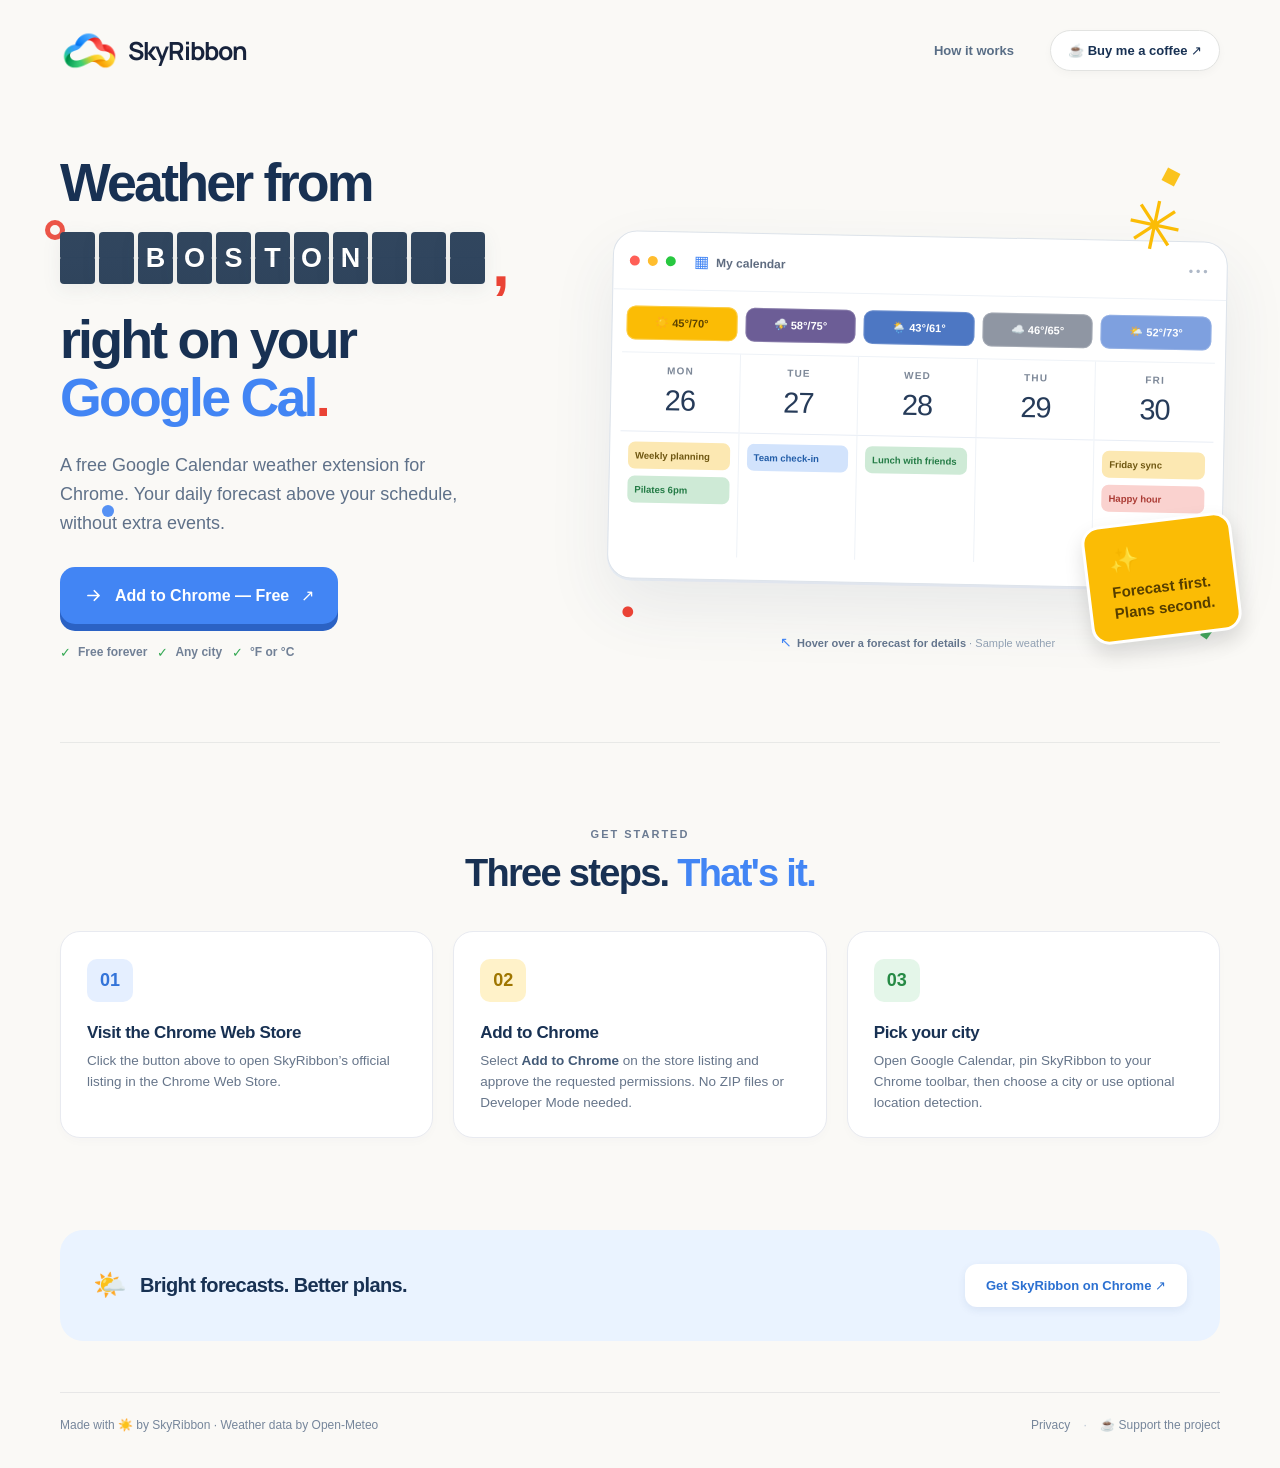
==== commit a2f37bb8: "Link SkyRibbon website to Chrome Web Store and simplify installation steps" ====
--- a/index.html
+++ b/index.html
@@ -29,6 +29,7 @@
     "@type": "SoftwareApplication",
     "name": "SkyRibbon",
     "url": "https://skyribbon.xyz/",
+    "installUrl": "https://chromewebstore.google.com/detail/skyribbon-%E2%80%94-weather-for-g/oncfdnhdfplblcpeioinegfamjceidjk?hl=en-US",
     "description": "A free Chrome extension that displays daily weather forecasts above Google Calendar without creating calendar events.",
     "applicationCategory": "BrowserApplication",
     "operatingSystem": "Google Chrome",
@@ -126,7 +127,7 @@
           <span class="flip-heading-outro">right on your <span class="calendar-accent">Google Cal<span class="period">.</span></span></span>
         </h1>
         <p class="lead">A free Google Calendar weather extension for Chrome. Your daily forecast above your schedule, without extra events.</p>
-        <a class="download" href="SkyRibbon_Extension.zip" download="SkyRibbon_Extension.zip"><svg viewBox="0 0 24 24" width="19" height="19" fill="none" stroke="currentColor" stroke-width="2.2" stroke-linecap="round" stroke-linejoin="round" aria-hidden="true"><path d="M12 3v12m-5-5 5 5 5-5M4 16v4h16v-4"/></svg> Download for Chrome <span aria-hidden="true">↗</span></a>
+        <a class="download" href="https://chromewebstore.google.com/detail/skyribbon-%E2%80%94-weather-for-g/oncfdnhdfplblcpeioinegfamjceidjk?hl=en-US" target="_blank" rel="noopener noreferrer" aria-label="Get SkyRibbon free from the Chrome Web Store"><svg viewBox="0 0 24 24" width="19" height="19" fill="none" stroke="currentColor" stroke-width="2.2" stroke-linecap="round" stroke-linejoin="round" aria-hidden="true"><path d="M5 12h14m-6-6 6 6-6 6"/></svg> Add to Chrome — Free <span aria-hidden="true">↗</span></a>
         <div class="under-download"><span class="feature-chip"><span class="green-tick" aria-hidden="true">✓</span> Free forever</span><span class="feature-chip"><span class="green-tick" aria-hidden="true">✓</span> Any city</span><span class="feature-chip"><span class="green-tick" aria-hidden="true">✓</span> °F or °C</span></div>
       </div>
       <div class="hero-art" aria-label="Illustration of SkyRibbon's forecast displayed above calendar days">
@@ -146,12 +147,12 @@
     <section id="install" class="install wrap" aria-labelledby="install-title">
       <div class="install-heading"><span class="eyebrow">GET STARTED</span><h2 id="install-title">Three steps. <span>That's it.</span></h2></div>
       <div class="step-grid">
-        <div class="step"><span class="step-num blue">01</span><h3>Download & unzip</h3><p>Grab SkyRibbon above and extract the ZIP file.</p></div>
-        <div class="step"><span class="step-num yellow">02</span><h3>Add to Chrome</h3><p>Open <code>chrome://extensions</code>, enable <strong>Developer mode</strong>, then <strong>Load unpacked</strong>. Select the SkyRibbon folder.</p></div>
-        <div class="step"><span class="step-num green">03</span><h3>Pick your city</h3><p>Pin SkyRibbon to your toolbar, click it, and search for your city. Your calendar updates automatically.</p></div>
+        <div class="step"><span class="step-num blue">01</span><h3>Visit the Chrome Web Store</h3><p>Click the button above to open SkyRibbon’s official listing in the Chrome Web Store.</p></div>
+        <div class="step"><span class="step-num yellow">02</span><h3>Add to Chrome</h3><p>Select <strong>Add to Chrome</strong> on the store listing and approve the requested permissions. No ZIP files or Developer Mode needed.</p></div>
+        <div class="step"><span class="step-num green">03</span><h3>Pick your city</h3><p>Open Google Calendar, pin SkyRibbon to your Chrome toolbar, then choose a city or use optional location detection.</p></div>
       </div>
     </section>
-    <section class="closing wrap"><div><span aria-hidden="true">🌤️</span><strong>Bright forecasts. Better plans.</strong></div><a href="SkyRibbon_Extension.zip" download="SkyRibbon_Extension.zip">Get SkyRibbon <span aria-hidden="true">↗</span></a></section>
+    <section class="closing wrap"><div><span aria-hidden="true">🌤️</span><strong>Bright forecasts. Better plans.</strong></div><a href="https://chromewebstore.google.com/detail/skyribbon-%E2%80%94-weather-for-g/oncfdnhdfplblcpeioinegfamjceidjk?hl=en-US" target="_blank" rel="noopener noreferrer">Get SkyRibbon on Chrome <span aria-hidden="true">↗</span></a></section>
   </main>
   <footer class="wrap"><span>Made with ☀️ by SkyRibbon · Weather data by <a href="https://open-meteo.com/" target="_blank" rel="noopener noreferrer">Open-Meteo</a></span><span><a href="privacy.html">Privacy</a> <span class="foot-sep">·</span> <a href="https://buymeacoffee.com/jackanooga" target="_blank" rel="noopener noreferrer">☕ Support the project</a></span></footer>
 
